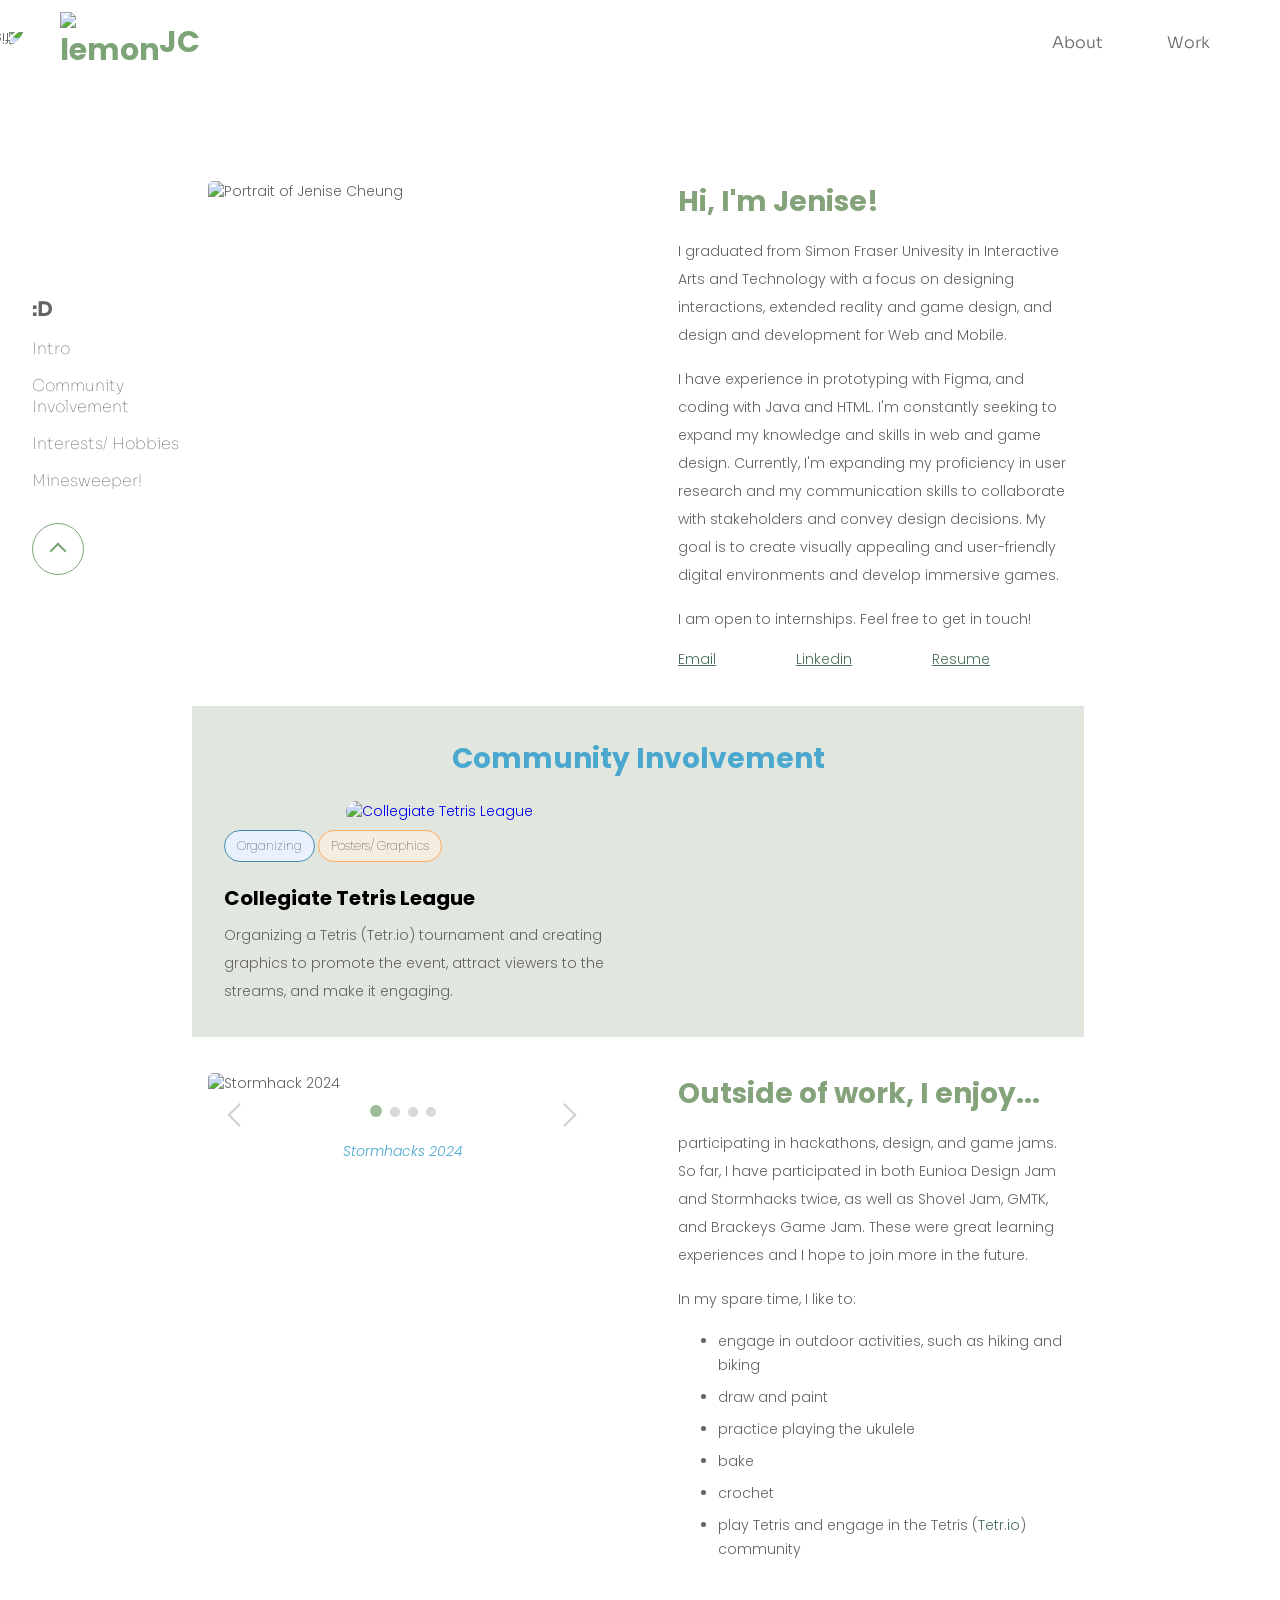
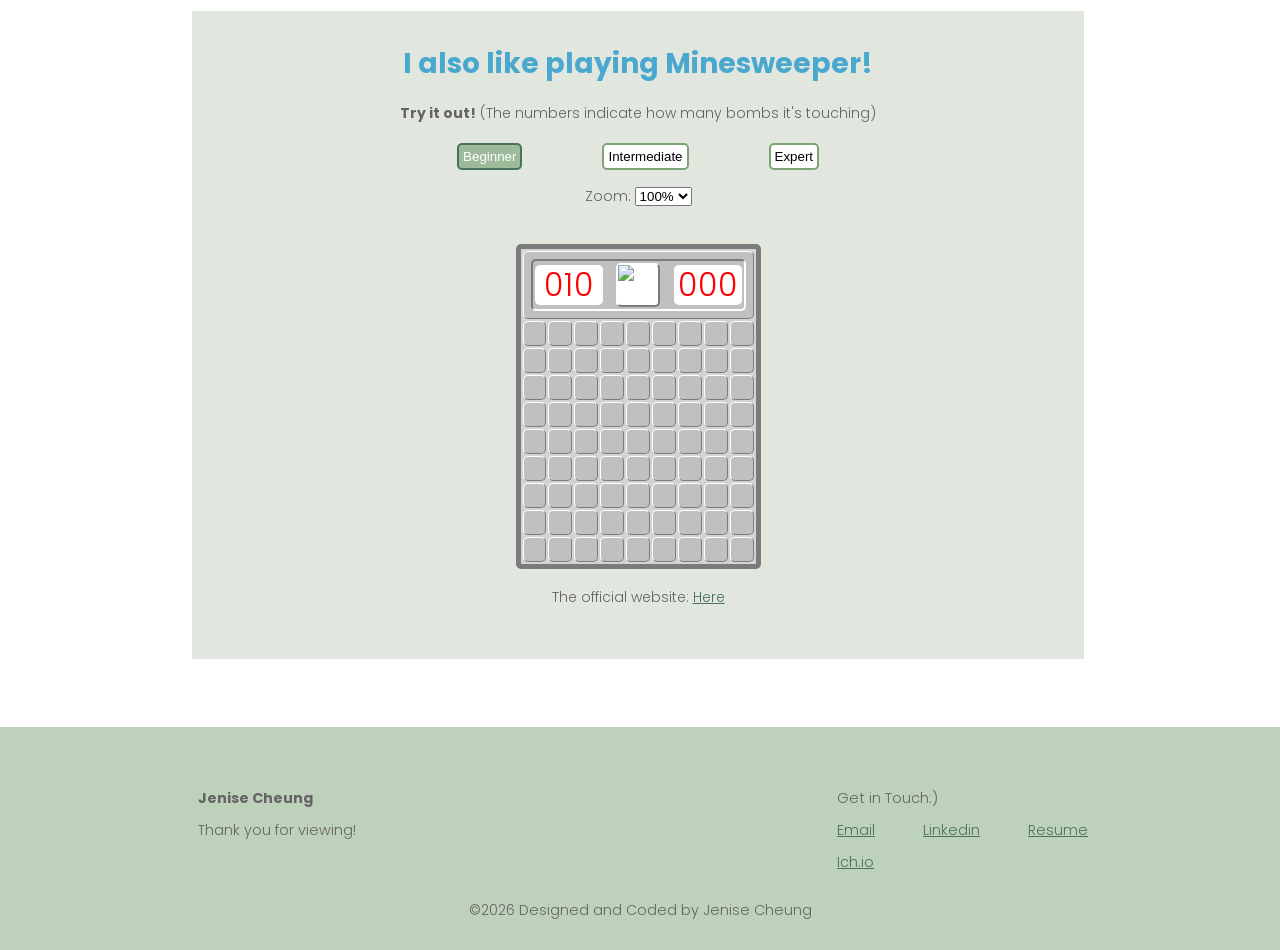
==== about.html @ 49c71639 "Uploaded html, css and js files" ====
<!DOCTYPE html>
<html lang="en">

<head>

  <meta charset="utf-8">
  <meta name="viewport" content="width=device-width, initial-scale=1.0">
  <meta name="robots" content="noindex">
  <title>Jenise Cheung - About</title>
  <link rel="icon" href="images/lemon.png">

  <link href="css/main.css" rel="stylesheet">
  <link href="css/colours.css" rel="stylesheet">
  <link rel="stylesheet" href="css/minesweeper.css">
  <script src="https://code.jquery.com/jquery-3.6.0.min.js"></script>
  <link href="https://fonts.googleapis.com/css2?family=Poppins:wght@300;400;600&family=Questrial&family=Sora:wght@300;400&display=swap" rel="stylesheet">

</head>

<body>
  <header>
    <div class="topbanner">
      <div class="logo">
        <a href="home.html">
          <img src="images/lemon.png" alt="lemon">
          JC
        </a>
      </div>
      <div class="nav_options">
        <ul>
          <li><a href="about.html" class="button-nav">About</a></li>
          <li><a href="home.html#uxui" class="button-nav">Work</a></li>
        </ul>
      </div>
    </div>
  </header>
  <img id="cursor-border" src="images/fish.png" alt="fish">

  <!--Top Navigation-->
  <div class="menu-wrap">
    <input type="checkbox" class="toggler" id="toggle">
    <div class="menu">
      <ul>
        <li><a href="about.html" class="button-nav">About</a></li>
        <li><a href="home.html#uxui" class="button-nav">Work</a></li>
      </ul>
    </div>
  </div>
    
  <div class="hamburger">
    <nav class="navbar">
      <div class="container-fluid">
        <button class="navbar-toggler first-button animated-icon1" type="button" data-mdb-toggle="collapse"
          data-mdb-target="#toggle" aria-controls="navbarToggleExternalContent9"
          aria-expanded="false" aria-label="Toggle navigation">
          <span></span><span></span><span></span>
        </button>
      </div>
    </nav>
    <div class="collapse" id="navbarToggleExternalContent9"> </div>
  </div>
  <!--End of Top Navigation-->



  <div class="index">
    <div class="index-box">
      <!--Bottom Navigation-->
      <div class="index-order">
        <div class="index-left">
          <h2>:D</h2>
          <a href="#intro" class ="nav-colour">Intro</a>
          <a href="#community" class ="nav-colour">Community Involvement</a>
          <a href="#interests" class ="nav-colour">Interests/ Hobbies</a>
          <a href="#minesweeper" class ="nav-colour">Minesweeper!</a>
        </div>
        <!--Back to top navigation-->
        <div class="top-button"></div>
        <!--End of back to top navigation-->
      </div>

      <div class="mobile-bottom-nav">
        <input type="checkbox">

        <div class="arrow">
          <nav class="navbar">
              <button class="navbar-toggler first-button animated-icon2" type="button"></button>
          </nav>
        </div>
 
        <div class="bottom-menu">
          <div class="mobile-bottom-nav__item">
            <a href="#intro" class="mobile-bottom-nav__item-content">Intro</a>		
          </div>

          <div class="mobile-bottom-nav__item">
            <a href="#community" class="mobile-bottom-nav__item-content">Community Involvement</a>		
          </div>

          <div class="mobile-bottom-nav__item">
            <a href="#interests" class="mobile-bottom-nav__item-content">Interests/ Hobbies</a>		
          </div>

          <div class="mobile-bottom-nav__item">
            <a href="#minesweeper" class="mobile-bottom-nav__item-content">Minesweeper!</a>		
          </div>

          <div class="mobile-bottom-nav__item">
          </div>
        </div>
      </div>
    </div>

   <div class="citations-right">
      <div class="right-side">
        <div class="sections"> </div>

        <div class="sections categories"  id="intro"> 
          <div class ="gap columns-2">
            <div class="sited_img">
              <img src="images/AboutMe/group.jpg"  alt="Portrait of Jenise Cheung"  class="linked-img noHover">
            </div>
            
            <div class="side">
              <h2 class="process colour"><b>Hi, I'm Jenise!</b></h2>
              <p>
                I graduated from Simon Fraser Univesity in Interactive Arts and Technology with a focus on designing interactions, extended reality and game design, and design and development for Web and Mobile.
              </p>
              <p>
                I have experience in prototyping with Figma, and coding with Java and HTML. I'm constantly seeking to expand my knowledge and skills in web and game design. Currently, I'm expanding my proficiency in user research and my communication skills to collaborate with stakeholders and convey design decisions. My goal is to create visually appealing and user-friendly digital environments and develop immersive games.
              </p>
              <p>I am open to internships. Feel free to get in touch!</p>
              <div class="contact-2">
                <a class="about" href="mailto:Jenise_c@hotmail.com">Email</a>
                <a class="about" target="_blank" href="https://www.linkedin.com/in/jenise-cheung-0a1588214/">Linkedin</a>
                <a class="about" target="_blank" href="https://www.figma.com/proto/ehGcPxeyEmJugYj4n8U25j/Resume?node-id=1-2&viewport=217%2C80%2C0.71&t=53zhXlpcugvblkeM-1&scaling=min-zoom&content-scaling=fixed&page-id=0%3A1.html">Resume</a>
              </div>
            </div>
          </div>
        </div>

        <!--Community Involvement-->
        <div class="sections middle background categories" id="community"> 
          <h2 class="colour2"><b>Community Involvement</b></h2>
          <br>

          <div class = "content">
            <div class="project-img">
              <a href="ctl.html">
                <div class = "overlay-container">
                  <img src="images/CTL/CTL.png"  alt="Collegiate Tetris League" class="linked-img">
                  <div class="overlay-text">Oct. 2025 - Present</div>
                </div>
              </a>
            </div>
            <div class="text">
              <div class="tags">
                  <span class="tag blue">Organizing</span>
                  <span class="tag orange">Posters/ Graphics</span>
              </div>
              <h1>Collegiate Tetris League</h1>
              <p class="description">Organizing a Tetris (Tetr.io) tournament and creating graphics to promote the event, attract viewers to the streams, and make it engaging.</p>
            </div>
          </div>

        </div>

        <div class="sections categories" id="interests"> 
          <div class ="gap columns-2">
            <div class="carousel">
              <div class="carousel-container">
                <div class="sited_img fitted pointer">
                  <div class="carousel-imgs">
                    <img src="images/AboutMe/stormhacks.jpg" class="carousel-img visible" alt="Stormhack 2024">
                    <img src="images/AboutMe/stormhacks2024.jpg" class="carousel-img hidden" alt="Stormhacks 2024">
                    <img src="images/AboutMe/eunoia.jpg" class="carousel-img hidden" alt="Eunioa 2024">
                    <img src="images/AboutMe/tetris.jpg" class="carousel-img hidden" alt="Tetris tournament">
                  </div>
                </div>
                <a class="prev click"></a>
                <a class="go click"></a>
                <div class="slide-numbers">
                  <span class="dot live"></span>
                  <span class="dot"></span>
                  <span class="dot"></span>
                  <span class="dot"></span>
                </div>
                <div class="carousel-captions colour2">
                  <p class="carousel-caption visible">Stormhacks 2024</p>
                  <p class="carousel-caption hidden">Stormhacks 2024</p>
                  <p class="carousel-caption hidden">Eunoia 2024</p>
                  <p class="carousel-caption hidden">Attending a Tetris tournament (UBC Cascadia Cup)</p>
                </div>
              </div>
            </div>
  
            <div class="side">
              <h2 class="process colour"><b>Outside of work, I enjoy...</b></h2>
              <p>
                participating in hackathons, design, and game jams.
                <br>
                So far, I have participated in both Eunioa Design Jam and Stormhacks twice, as well as Shovel Jam, GMTK, and Brackeys Game Jam. These were great learning experiences and I hope to join more in the future.
              </p>
              <p>In my spare time, I like to:</p>
              <ul>
                  <li>engage in outdoor activities, such as hiking and biking</li>
                  <li>draw and paint</li>
                  <li>practice playing the ukulele</li>
                  <li>bake</li>
                  <li>crochet</li>
                  <li>play Tetris and engage in the Tetris (<a href="https://tetr.io/" target="_blank" class="about">Tetr.io</a>) community</li>
              </ul>
            </div>
          </div>
        </div>

        <div class="sections background middle categories" id="minesweeper">
          <h2 class="colour2"><b>I also like playing Minesweeper!</b></h2>
          <p>
            <b>Try it out!</b> (The numbers indicate how many bombs it's touching)
          </p>

          <div id="modes">
            <div id="size-btns">
              <button class="level_button selected" id="size-9">Beginner</button>
              <button class="level_button" id="size-16">Intermediate</button>
              <button class="level_button" id="size-30">Expert</button>
            </div>
          </div>
          
          <div id="zoom"> 
            <label for="zoom-select">Zoom:</label>
            <select id="zoom-select">
              <option value="0.75">75%</option>
              <option value="1" selected>100%</option>
              <option value="1.25">125%</option>
              <option value="1.5">150%</option>
            </select>
          </div>
          <div class="flex-container">
              <div class="game-board" id="game">
                <br>
                <table id="board"></table>
              </div>
          </div>

          <p>The official website: <a href="https://minesweeper.online/" target="_blank" class="about">Here</a></p>
        </div>

        <div class="sections"></div>
      </div>
    </div>
  </div>

  <!--Footer-->  
  <footer class="site-footer">
    <div class="flex">
      <div class="align">
        <div class="footer-info">
          <p class="footer-name">Jenise Cheung</p>
          <p>Thank you for viewing!</p>
        </div>
        <div class="style">
          <p>Get in Touch:&#41;</p>
          <div class="contact">
            <a href="mailto:Jenise_c@hotmail.com">Email</a>
            <a target="_blank" href="https://www.linkedin.com/in/jenise-cheung-0a1588214/">Linkedin</a>
            <a target="_blank" href="https://www.figma.com/proto/ehGcPxeyEmJugYj4n8U25j/Resume?node-id=1-2&viewport=217%2C80%2C0.71&t=53zhXlpcugvblkeM-1&scaling=min-zoom&content-scaling=fixed&page-id=0%3A1">Resume</a>
          </div>
          <div class="contact">
            <a target="_blank" href="https://mangoulemon.itch.io/">Ich.io</a>
          </div>
        </div>
      </div>
      <p id="copyright">©2026 Designed and Coded by Jenise Cheung</p>
    </div>
  </footer>
  <!--End of Footer-->  

  <!-- Modal -->
  <div id="myModal" class="modal">
    <span class="close"></span>
    <div id="image-zoom">
      <button>⟳</button>
    </div>
    <div class="modal-container">
      <img class="modal-content" id="img01" src="images/AdventureAwaits/original.png" alt="slide images">
      <div id="caption"></div>
    </div>
    <a class="prev click"></a>
    <a class="go click"></a>
  </div>

  <script src="js/main.js"></script>
  <script src="js/minesweeper.js"></script>
</body>
---- css/main.css ----
body {
  font-family: "Poppins", sans-serif;
  font-size: 0.875rem;
  font-weight: 300; /* Light */
  overflow-x: hidden;
  margin: 0;
  padding: 0;
  background-color: #FFFFFF;
  color: #656363;
}

.inline{
    display: flex;
  align-items: center;
  gap: 12px;
  flex-wrap: wrap;
}

#cursor {
  position: fixed;
  top: -5px;
  left: -5px;
  width: 10px;
  height: 10px;
  background-color: #ffad1e;
  border-radius: 50%;
  pointer-events: none;
  z-index: 999;
}

#cursor-border {
  --size: 50px;
  position: fixed;
  top: calc(var(--size) / -20);
  left: calc(var(--size) / -2);
  width: var(--size);
  height: var(--size);
  border-radius: 50%;
  pointer-events: none;
  transition: top 0.15s ease-out, left 0.15s ease-out, width 0.15s ease-out,
    height 0.15s ease-out, background-color 0.15s ease-out;
  z-index: 999;
  pointer-events: none;
}

/*
#cursor-border {
  position: fixed;
  top: 0;
  left: 0;
  width: 40px; // adjust size 
  height: 40px;
  pointer-events: none;
  transform: translate(-50%, -50%);
  will-change: transform;
}
*/

.middle{
  text-align: center;
}

h1 {
  font-family: "Poppins", sans-serif;
  font-weight: bold; /* Semi-bold */
  font-size: 1.25rem;
}

h2{
  font-family: "Questrial", sans-serif;
  font-weight: normal; /* Light */
  font-size: 2rem;
  margin: 0rem;
}

h3 {
  font-family: "Poppins", sans-serif;
  font-weight: lighter; /* Light */
  font-size: 0.75rem;
}

.tags{
  font-family: "Poppins", sans-serif;
  font-weight: lighter; /* Light */
  font-size: 0.75rem;
}

p {
  margin-bottom: 1rem;
}

.quote{
  font-size: 1.5rem;
  font-weight: bold; 
  padding: 2rem 1.8rem;
}


.exclaimer{
  color:rgb(204, 72, 72);
  font-size: 1.5rem;
  font-weight: bold; 
}

summary{
  cursor: pointer;
}

/* Overlay --------------- */
.menu-wrap{
  display: none;
}

.menu ul{
  list-style-type: none;
  font-size: 1.25rem;
}

/* End of Overlay --------------- */
/* Nav --------------- */
nav a:hover, nav a:focus {
  text-decoration: none;
}

.arrow button{
  display: none;
}

.topbanner {
  list-style-type: none;
  margin-right: 3%;
  overflow: hidden;
  display: flex;
  justify-content: space-between;
  background-color: #FFFFFF;
}

.topbanner .logo{
  display: flex;
  flex: 1;
  align-items: center;
  margin-left: 2em;
  text-align: center;
  font-size: 30px;
  max-width: 70px;
}

.topbanner .logo a{
  display: flex;
  text-decoration: none;
  font-weight: bold;
  align-items: center;
  color:#7CA477;
}

.logo img{
  max-width: 70%;
  height: auto;
  display: inline-block;
  transition: transform 0.3s ease-out;
}

.logo a:hover{
  transform: scale(1.05);
  transition: transform 0.3s ease-out;
}

.topbanner ul {
  font-family: "Sora", sans-serif;
  font-weight: 300;
  font-size: 1rem;
  display: flex;
  justify-content: space-evenly;
  list-style-type: none;
  margin: 0;
  padding: 0;
  overflow: hidden;
}

li a {
  display: block;
  padding: 2rem;
  text-align: center;
  text-decoration: none;
  transition-property: background-color; 
  transition-duration: 0.5s;
}

.legend {
  display: inline-block;
  text-decoration: none;
  transition-property: background-color; 
  transition-duration: 0.5s;
  padding:.5rem 0 .5rem 0;
}

/*
li a:hover:not(.active) {
  color: #7CA477;
}
*/

/* Hamburger --------------- */

.hamburger{
  display:none;
}

.mobile-bottom-nav{
  display:none;
}

/* End of Hamburger --------------- */

 /*Back to top Button*/

 .top-button {
  margin-left: 1rem;
  margin-top: 1rem;
  display: inline-block;
  border: 1px solid #7CA477;
  backdrop-filter: blur(0.1rem);
  width: 50px;
  height: 50px;
  text-align: center;
  border-radius: 50%;
  transition: background-color .3s, 
    opacity .5s, visibility .5s;
    opacity: 0;
  visibility: hidden;
}


 .home .top-button {
  display: inline-block;
  border: 1px solid #7CA477;
  backdrop-filter: blur(0.1rem);
  width: 50px;
  height: 50px;
  text-align: center;
  border-radius: 50%;
  position: fixed;
  left:1rem;
  bottom: 11rem;
  transition: background-color .3s, 
    opacity .5s, visibility .5s;
    opacity: 0;
  visibility: hidden;
  z-index: 4;
}



.top-button::after {
  content: "";
  position: fixed;
  transform: translate(-50%, 175%) rotate(-45deg); 
  width: 10px;
  height: 10px;
  border-top: 2px solid #7CA477; 
  border-right: 2px solid #7CA477;
}

.top-button:hover {
  cursor: pointer;
  background-color: #9DBB99;
}

.top-button:hover::after {
  border-top: 2px solid #FFFFFF;
  border-right: 2px solid #FFFFFF;
}

.top-button:active {
  background-color: #7CA477;

}
.top-button.show {
  opacity: 1;
  visibility: visible;
}

/*End of Back to top Button--------------- */
/* End of Nav --------------- */

/*Progress Bar ---------------
*/
.progress-container {
	position: fixed;
	top: 20%;
	left: -15px;
	width: 3px;
	height: 71%;
	background: #7CA477;
	border-radius: 2px;
	margin: auto;
}

.progress-bar {
	width: 3px;
	background: #ffffff;
	border-radius: 2px;
}

.progress-bar:before {
	height: 1%;
}

/*End of Progress Bar --------------- */

/* Footer --------------- */
.site-footer {
  position:relative;
  background-color:#BED2BB;
  padding: 3rem 0.5rem 1rem;
  font-size: 0.9rem;
  line-height: 1rem;
  z-index:1;
}

.flex{
  margin-left: 15%;
  margin-right: 15%;
}

.style{
  position:absolute;
  right: 15%;
}

.style a{
  color: #49725A;
}

.style a:hover{
  color: #9DBB99;
}

.contact{
  display: flex;
  align-items: center;
  justify-content: space-between;
  width: 100%;   
  gap: 3rem;
  margin-bottom: 1rem;
}

.contact-2{
  display: flex;
  width: 100%;   
  gap: 5rem;
}

.about{
  color: #49725A;
}

.about:hover{
  color: #9DBB99;
}

.site-footer .align{
  display:flex;
  flex-direction: row;
}

.site-footer .footer-name{
  font-style: normal;
  font-weight: bold;
}

#copyright{
  margin-top: 3rem;
  text-align: center;
}


/* End of Footer --------------- */

code {
  background-color: #e9edc9;
  padding: 0.5rem;
  display: block;
  width:100%;
}

/* Layout --------------- */

.index-box {
  margin-left: 1rem;
  display: flex;
  flex-direction: column;
}

.index {
  width:100%;
}

.index .title{
  text-align: center;
  margin-bottom: 3rem;
  padding:0;
}

.index-left h2 {
  font-family: "Sora", sans-serif;
  font-size: 1.25rem;
  font-weight:bold;
  margin-bottom: 1rem;
}

.index p{
  overflow-wrap: break-word;
}

.index-left{
  font-family: "Sora", sans-serif;
  font-weight: lighter; /* Light */
  font-size: 1rem;
  margin-left: 1rem;
  width: 100%;
  display: flex;
  flex-direction: column;
} 

.index-left a {
  margin-bottom: 1rem;
  overflow: hidden;
  text-decoration: none;
  color: #656363;
  width: 90%; 
}

.home .index-left {
  position: fixed;       /* stick this whole column to the page */
  top: 37%;              /* vertically center the outline + button */
  left: 1rem;            /* horizontal position */
  display: flex;
  width: 15%; 
  flex-direction: column; /* stack children vertically */
  justify-items: center;
  z-index: 999;
}


.index-order {
  position: fixed;       /* stick this whole column to the page */
  top: 33%;              /* vertically center the outline + button */
  left: 1rem;            /* horizontal position */
  display: flex;
  width: 15%; 
  flex-direction: column; /* stack children vertically */
  justify-items: center;
  z-index: 999;
}

.citations-right{
  margin-left: 15%;
}

.right-side{
  width:82%;
}

.citations-right .border {
  margin-left: auto;
  margin-right: auto;
}

/* End of Layout --------------- */

/*Index Page*/
.normal{
  margin:0;
  margin-left: -1rem;
}

.rendered{
  margin-bottom: 1rem;
}

.index-content{
  text-align: left;
  border:1px solid #d4a373;
  margin-top:-2.5rem;
  max-width: 75%;
  display: grid;
  grid-template-columns: 1fr 1.5fr;
  margin-left: auto;
  margin-right: auto;
  padding-top:3rem;
  padding-left:2rem;
  padding-right:2rem;
}

.index-combined{
  text-align: left;
  border:1px solid #d4a373;
  margin-top:-2.5rem;
  max-width: 75%;
  display: grid;
  grid-template-columns: 1fr;
  margin-left: auto;
  margin-right: auto;
  padding-top:3rem;
  padding-left:2rem;
  padding-right:2rem;
}

.index-combined .line{
  margin-left: auto;
  margin-right: auto;
  overflow-x:hidden;
}

.index-description{
  text-align: left;
  max-width: 90%;
  margin-top:1.25rem;
  z-index: 1;
}

.index-description .enter{
  margin-top: 0rem;
  margin-bottom: 1rem;
  z-index: 1;
}

.font{
  max-width: 75%;
  margin-left: auto;
  margin-right: auto;
}

.font p{
  text-align: center;
  font-weight:100;
  font-size: medium;
  font-style: normal;
  margin-bottom: 1rem;
  margin-right: 5rem;
}
/*End of Index Page*/

/* Colour Palette --------------- */
.colour-box {
  width: 10vw; /* or any other relative unit */
  height: 10vw;
  border-radius: 50%;
}

.image-container {
  display: flex;
  min-height: auto;
  justify-content: space-evenly;
}

.column{
  max-width:11vw;
  display: flex;
  flex-direction: column;
  overflow: hidden;
  border-radius: 4px;
}

.column p{
  max-width: 100%;
  margin-left:0;
  text-align: center;
}

#black{
  background-color: #000000 ;
}

#brown{
  background-color: #d4a373 ;
}

#yellow_green{
  background-color: #A7C957 ;
}

#grass{
  background-color: #50A85E ;
}

#moss{
  background-color: #E9EDC9 ;
}

#cream{
  border: 1px solid black;
  background-color: #FFFAF0 ;
}
/* End of Colour Palette --------------- */

/* Separation --------------- */
.line{
  height: 1px;
  width:100%;
  overflow-x:hidden;
}

.border {
  width: 15rem;
  height: 0.15rem;
  background: #a7c957;
  margin-top: -0.5rem;
  margin-bottom: 2rem;
}
/* End of Separation --------------- */

/* Interactive Items --------------- */
.in-text-link {
  text-decoration:underline;
}

.button-nav{
  background-color: none;
  color: #656363;
  text-decoration: none;
}

.button-nav:hover{
  color:#50A85E;
}

.button-nav:active {
  color: #50a85e;
}

.enter{
  background-color: #a7c957;
  margin-top: 3rem;
  padding: 10px 20px; 
  color:#000000;
  text-decoration: none;
  border: none;
}

.index-description .enter:hover{
  cursor:pointer;
}

.enter:hover{
  background-color:#d4a373;
  cursor:pointer;
}

form {
  border-radius: 10px;
  overflow: hidden;
  width: 20rem;
}

input[type=text]{
  margin-top:0.5rem;
  padding: 1rem;
  border: 1px solid #ccc;
  border-radius: 0.75rem;
  width: 90%;
}

input[type=text]:hover{
  border: 2px solid #50A85E;
}

input[type="radio"] {
  appearance: none;
  width: 1rem;
  height: 1rem;
  border-radius: 50%;
  border: 2px solid gray;
}

input[type="radio"]:checked {
  background-color: #50A85E;
}

.overlay-container {
  position: relative;
  display: inline-block;
  transition: all 0.3s ease;
  border-radius: 10px;
}

.overlay-container::after {
  content: "";
  position: absolute;
  top: 0;
  left: 0;
  width: 100%;
  height: 98%;
  background-color: rgba(0, 0, 0, 0.3);
  transition: all 0.3s ease;
  opacity: 0;
  border-radius: 10px;
  z-index: 1;
}

.project-row .overlay-container::after {
  height: 97%;
}

.overlay-container .linked-img {
  border-radius: 10px;
}

.linked-img {
  width:100%;
  transition: all 0.3s ease;
  cursor: pointer;
}

.process-img{
  width:100%;
  aspect-ratio: 4/3;
  object-fit: cover;
}

.process-img:hover{
  cursor: pointer;
}

.extra:hover{
  cursor: pointer;
}

.overlay-container:hover .linked-img {
  transform: scale(1.05);
}


.overlay-container:hover::after {
  opacity: 1;
  transform: scale(1.05);
  border-radius: 10px;
}
/*

.overlay-container:hover {
  transform: scale(1.05);
  background-color: rgba(0, 0, 0, 0.3);
}
*/

.overlay-text {
  position: absolute;
  top: 50%;
  left: 50%;
  transform: translate(-50%, -50%);
  color: #FFFFFF;
  font-size: 18px;
  opacity: 0;
  transition: opacity 0.3s ease;
  pointer-events: none;
  z-index: 2;
  white-space: nowrap;
}

.overlay-container:hover .overlay-text {
  opacity: 1;
}


/* End of Interactive Items --------------- */

/* Home Layout --------------- */
.content-row {
  /*scrollbar-width: none;  Firefox */
  /*-ms-overflow-style: none; IE/Edge */
  margin-left: -1rem;
  display: flex;
  overflow-x: auto;
  gap: 2rem;
  padding-top: 2rem;
  scroll-snap-type: x mandatory;
  margin-bottom: 10rem;
  padding-bottom: 3rem;
}


.content-row::-webkit-scrollbar
{
  height: 0.5rem;
  background-color: #ffffff;
}

.content-row::-webkit-scrollbar-thumb
{
  border-radius: 5px;
  background-color: #b5c3b774;
  cursor: pointer;
}

.content-row::-webkit-scrollbar-thumb:hover {
  background-color: #8d988f74;
}

.text h1{
  color:black;
  margin-bottom: 0.5rem;
}

.text p{
  margin: 0rem;
  padding:0rem;
}

.text .tag{
  color:black;
}

.text .tags{
  margin-top: 0.5rem;
}

#community .content{
  width:50%;
  text-align: start;
  
  justify-self: center;
}

.content {
  flex: 0 0 25rem;
  scroll-snap-align: start;
  position: relative;
  display: flex;
  flex-direction: column;
  align-items: center;
  margin-bottom: 0rem;
  padding-left:1rem;
}

.intro h1{
  padding:0;
  margin-top: 0;
  margin-bottom: 0;
  font-size:3rem;
  font-weight: lighter;
}

.name-green {
  font-size:4rem;
  font-weight: bold;
  color: #7CA477; 
}

.tag {
  display: inline-block;
  padding: 6px 12px;
  border-radius: 20px;
  margin-bottom: .5rem;
}

.introduction{
  margin-top: 0rem;
  display: grid;
  grid-template-columns: repeat(2, 1fr);
  margin-right: 2rem;
  justify-content: center;
}

.introduction .project-img{
  margin-left: auto;
  margin-right: auto;
}

.me{
  max-width:90%;
  height:auto;
  margin-left: auto;
  margin-right: auto;
}

/* End of Home Layout --------------- */

/*About Page*/

.about-content{
  margin:auto;
  display:flex;
  flex: 1;
  margin-top:3rem;
  margin-bottom: 2rem;
  margin-left:15%;
  margin-right: 15%;
}

.me-img{

  aspect-ratio: 4 / 5;
  overflow: hidden;
}

.me-img img{
  width: 100%;
  height: 100%;
  object-fit: cover; 
  object-position: top; 
  transform: scale(0.75); 
}

.right{
  margin-left: 1rem;
  width: 100%;
  margin-top: 30%;
  margin-right: 0rem;
}

.right2{
  margin-left: 1rem;
  width: 100%;
  margin-top: auto;
  margin-bottom: auto;
  margin-right: 0rem;
}


/*End of About Page*/


/* Project Pages --------------- */
.starting-intro{
  justify-content: center;
}

.image-intro{
  width:100%;
}

.sections{
  padding-top: 2rem;
  padding-bottom: 2rem;
  padding-left: 1rem;
  padding-right: 1rem;
}

.division{
  display: flex;
  position: relative;
}

.division .side::before {
  content: "";
  position: absolute;
  top: -20rem;
  bottom: -2rem;
  left: -2.65rem;
  width: 1px;
  z-index: -1;
}

.division .side h3{
  font-family: "Poppins", sans-serif;
  font-weight: lighter; /* Light */
  font-size: 0.9rem;
  margin:0;
  position: relative;
}

.division .side h3::before {
  content: "";
  position: absolute;
  left: -3rem;
  top: 50%;
  transform: translateY(-50%);
  border-radius: 50%;
  width: 0.75rem;
  height: 0.75rem;
}

.division .side p{
  max-width: 20rem;
  font-size: 0.80rem;
}

.division .side {
  transform: translateX(5rem); 
  display: flex;
  flex-direction: column;
  justify-content: space-evenly;
  height: 100%;
  position: relative;
}

.part{
  padding-top: 2rem;
  padding-bottom: 2rem;
}

.intro-section{
  padding:0;
  display: flex;
  flex-wrap: wrap;  
  width: 90%;
  margin-left: auto;
  margin-right: auto;
  justify-content: space-between; 
  margin-bottom: 3rem;
  margin-top: 2rem;
}

.sections p{
  line-height: 1.75rem;
}

.columns-2{
  position: relative; 
  display: flex;
  gap:3rem;
}

.half{
  width:50%;
}

.categories{
  margin-bottom:0.25rem;
}


details{
  padding:0rem;
  margin: 0rem;
}

details[open] {
  padding: 0rem;
  margin: 0rem;
}

.inline details{
  padding-bottom:1rem;
  margin-top: -1.5rem;
}

.inline details[open] {
  padding-bottom: 0rem;
  margin-top: -1.5rem;
}

.verti-center {
  display: flex;
  flex-direction: column;
  justify-content: center; /* vertical center */
  align-items: center;     /* horizontal center */
}

.game{
  transform: scale(1.1);
}

.hori-center{
  text-align: center;
}

.gap{
  gap:5rem;
}

.gap img{
  border-radius: 5px;
}

.columns-2 > * {
  flex: 1;
}

.columns-3{
  display: flex;
  gap:1rem;
}


#reflection .columns-3 h3{
 width:30%;
}

.columns-3 h3{
  margin:0;
}

.columns-3 p{
  flex: 2;
  margin-top:0;
}

.columns-3 .side{
  flex: 2;
}

.move{
  transform: translateY(30%);
}

.row{
  display: flex;
  flex-direction: column;
  /*align-items: center; */
  gap:1rem;
}

.row p{
  font-size: 0.8rem;
}

.row h3{
  margin-top: .25rem;
  margin-bottom: 1rem;
  font-family: "Poppins", sans-serif;
  font-weight: lighter; /* Light */
  font-size: 0.9rem;
  margin:0;
  text-align: center;
}

/*
.row img{
  aspect-ratio: 4 / 3;
  object-fit: cover;
}
*/

.side h2{
  width:100%;
}

.group{
  text-align: center;
}

.group h2{
  font-family: "Poppins", sans-serif;
  font-weight: bold;
  font-size: 1.125rem;
  padding: 0;
  margin-bottom: 1rem;
}

.project-description-2{
  text-align: center;
  display: grid;
  grid-auto-flow: column;   
  grid-template-rows: repeat(2, auto); 
  gap: 1rem;                   
  height: fit-content;  
}

.project-description-3s{
  text-align: center;
  display: grid;
  grid-auto-flow: column;   
  grid-template-rows: repeat(3, auto); 
  gap: 1rem;                   
  height: fit-content;  
}

.project-description-3{
  text-align: center;
  display: grid;
  grid-auto-flow: column;   
  grid-template-rows: repeat(3, auto); 
  gap: 1rem;                   
  height: fit-content;  
}

.project-description-4{
  text-align: center;
  display: grid;
  grid-auto-flow: column;       
  grid-template-rows: repeat(4, auto);
  gap: 1rem;              
  height: fit-content;    
}

.project-description-6{
  text-align: center;
  display: grid;
  grid-auto-flow: column;       
  grid-template-rows: repeat(4, auto);
  gap: 1rem;              
  height: fit-content;    
}

.project-explanation p{
  margin-top: 0rem;
}

.project-explanation h2{
  font-family: "Poppins", sans-serif;
  font-weight:bold;
  font-size: 1.875rem;
  margin-bottom: 1rem;
}

.process{
  width:50%;
}

.mini{
  font-size: 0.9rem;
  margin-bottom: 0rem;
}

.mini2{
  font-size: 0.9rem;
  margin-bottom: 0rem;
}

/*Sited Image */

.sited_img p{
  margin-left:auto;
  margin-right:auto;
  font-weight: light;
  font-style: italic;
  text-align: center;
  margin-top:.5rem;
}

.sited_img {
  position: relative;
  z-index: 1;
}

.gif{
  display: flex;
  width:90%;
  border-radius: 1.25rem;
  justify-self: center;
}

.big{
  margin-right: 5rem;
}

.big img{
  width: 120%;
}

.border_img {
  position: relative;
  display: flex;
  justify-content: center;
  padding-left:.7rem;
  padding-right:.7rem;
  padding-bottom:.7rem;
  padding-top:.7rem;
  border-radius: 5px;
  background-color: #FFFFFF;
  transition: all 0.3s ease; 
}

.border_img img{
  width: 95%;
  margin-left: auto;
  margin-right: auto;
  border-radius: 5px;
}

.fitted .border_img{
  overflow: hidden;
  height: 300px;
  display: flex;
  justify-content: center;
  align-items: center;
}

.fitted .border_img .carousel-imgs{
  overflow: hidden;
  height: 300px;
  display: flex;
  justify-content: center;
  align-items: center;
}

.fitted .border_img .carousel-img {
  width: 100%;
  height: 100%;
  object-fit: contain;
}

.fitted img {
  width: 100%;
  height: 100%;
  object-fit: contain;

}

.spacing{
  display: flex;
  flex-direction: column;
  gap:1.5rem;
}

.spacing img{
  width: 100%;
  max-height: 300px;
  object-fit:contain;
}

/* bigger */
.border_img:hover {
  transform: scale(1.03);
  cursor: pointer;
}

.border_img::after {
  content: "";
  position: absolute;
  top: 0;
  left: 0;
  width: 100%;
  height: 100%;
  background-color: rgba(255, 255, 255, 0.250);
  transition: all 0.3s ease;
  opacity: 0;
  pointer-events: none;
}

.border_img:hover::after {
  opacity: 1;
}

.sited_img iframe {
  border-radius: 5px;
  margin-left: auto;
  margin-right: auto;
  background-color:#000000;
  width: 100%;
  height: 100%;
  border: 0;
}

iframe{
  border: 0;
}

.border_video {
  aspect-ratio: 16 / 9;
  position: relative;
  display: block;  
  width: 95%;
  padding: 0.7rem 1rem;
  border-radius: 5px;
  background-color: #FFFFFF;
  transition: all 0.3s ease; 
}

/* bigger*/
.border_video:hover {
  transform: scale(1.03);
  cursor:pointer;
}

.side li a {
  margin: 0;
  padding:0;
  display: inline;
}

.side li{
  margin-bottom: .5rem;
  line-height:1.5rem;
}

.side ul p{
  margin-left:-1rem;
}

.side ul {
  margin-top: .25rem;
  line-height:1.5rem;
}

/*End of stuff*/

/* Modal Styling */
.modal {
  display: none;
  position: fixed;
  top:0;
  left:0;
  width: 100%;
  height:100%;
  background: rgba(0,0,0,0.8);
  z-index:1000;
}

.modal-container{
  display: flex; 
  flex-direction: column;
  justify-content: center;
  align-items: center;
  height: 100vh;
  gap:1rem;
}

.modal-content {
  width:auto;
  max-width: 80vw;
  max-height: 80vh; 
  object-fit: contain;
  cursor: grab;
}

#caption {
  display: block;
  width: 80%;
  max-width: 60%;
  text-align: center;
  color: #ccc;
}

/*Animation*/
.modal-content, #caption {  
  transform-origin: center;
  -webkit-animation-name: zoom;
  -webkit-animation-duration: 0.6s;
  animation-name: zoom;
  animation-duration: 0.6s;
}

@-webkit-keyframes zoom {
  from {transform:scale(0.1)} 
  to {transform:scale(1)}
}

@keyframes zoom {
  from {transform:scale(0.1)} 
  to {transform:scale(1)}
}


/* Arrows */
.modal .prev{
  top: 48%;
  left:10%;
}


.modal .go{
  top: 48%;
  right:10%;
}


/* The Close Button
Design: https://codepen.io/ndeniche/pen/rNPjmg
*/

.close {
  position: absolute;
  top: 50px;
  right: 25px;
  width: 30px;  
  height: 20px;
  cursor: pointer;
  z-index: 1000;
}

.close::before,
.close::after {
  content: '';
  position: absolute;
  width: 100%;
  height: 2px;
  background: #f1f1f1;
  border-radius: 9px;
}


.close::before {
  transform: rotate(45deg);
}

.close::after {
  transform: rotate(-45deg);
}

.close:hover::before{
    transition: 0.3s;
    background: #7CA477;
}

.close:hover::after{
    transition: 0.3s;
    background: #7CA477;
}


#image-zoom {
  position: absolute;
  top: 90px;
  right: 15px;
  display: flex;
  flex-direction: column;
  z-index: 2;
}
#image-zoom button {
  border-radius: 50%;
  width: 50px; height: 50px;
  border: 1px solid rgba(179, 183, 178, 0.638);
  color:rgba(255, 255, 255, 0.638);
  background-color:#ffffff00;
  cursor: pointer;
  font-size: 1.75rem; 
  padding-left: 9px;
  background-color:none;
}

#image-zoom button:hover{
  background-color:#9DBB99;
  border: 1px solid #7CA477;
  color:#FFFFFF;
  transition: background-color .3s, 
    opacity .5s, visibility .5s;
}

/* End of Sited Image */

/*Carousel*/
.carousel-container{
  position:relative;
  width: 100%;
  margin: 0 auto;
}

.carousel-container .sited_img{
  width: 100%;
}

.hidden{
  display:none;
}
.visible{
  display:block;
}

.click{
  display:inline;
  z-index: 2;
}

.prev, .click{
  cursor: pointer;
  position: absolute;
  top: 45%;
  transform: translateY(-50%);
  margin-left: .3em;
  padding: 1.25rem;
  font-weight: bold;
  font-size: 1.2rem;
  border-radius: 40px;
  user-select: none;
  border: 2px solid  rgba(255, 255, 255, 0);
  transition: background-color .3s, 
    opacity .5s, visibility .5s;
}

.prev::after{
  content: "";
  position: absolute;
  transform: translate(-30%, -50%) rotate(-135deg); 
  width: 15px;
  height: 15px;
  border-top: 2px solid rgba(179, 183, 178, 0.638); 
  border-right: 2px solid rgba(179, 183, 178, 0.638); 
}

.go::after {
  content: "";
  position: absolute;
  transform: translate(-70%, -50%) rotate(45deg); 
  width: 15px;
  height: 15px;
  border-top: 2px solid rgba(179, 183, 178, 0.638); 
  border-right: 2px solid rgba(179, 183, 178, 0.638); 
}

.go {
  right: 0.5rem;
}

.prev:hover::after{
  border-top: 2px solid rgba(255, 255, 255, 0.737);
  border-right: 2px solid rgba(255, 255, 255, 0.737);
}

.go:hover::after{
  border-top: 2px solid rgba(255, 255, 255, 0.737);
  border-right: 2px solid rgba(255, 255, 255, 0.737);
}
/*
.click:hover{
  background-color:#9DBB99;
  border: 2px solid #7CA477;
  color:#FFFFFF;
}
*/
.slide-numbers{
  text-align: center;
  position:relative;
  margin: auto;
  margin-top: .5rem;
}

.dot{
  cursor: pointer;
  height: 10px;
  width: 10px;
  margin: 0 2px;
  background-color: rgba(128, 128, 128, 0.3);
  border-radius: 50%;
  display: inline-block;
  transition: background-color .3s, 
    opacity .5s, visibility .5s;
} 

.dot:hover, .live{
  height: 12px;
  width: 12px;
}

.dot:hover{
   box-shadow: 0 0 5px #fff;
}

.carousel-caption{
  max-width:90%;
  padding-left: 5%;;
  font-style: italic;
  text-align: center;
}



.carousel-caption p{
  margin-left: auto;
  max-width:100%;
  margin-right: auto;
}

/*Carousel #2*/
.border_carousel{
  padding:1rem;
  border-radius: 5px;
  background-color: #FFFFFF;
}

.carousel2{
  display:flex;
  flex-direction: row-reverse;
  aspect-ratio: 16 / 9;
  gap:1rem;
}

.carousel3{
  display:flex;
  flex-direction: column;
  aspect-ratio: 16 / 9;
  gap:1rem;
}

.big-img{
  flex: 3;
  position: relative;
  transition: all 0.3s ease;  
  display: flex;  
  justify-content: center;
}

.big-img img{    
  max-width: 100%;
  max-height: 100%;
  width: auto;
  height: auto;
  object-fit: contain;  
}


.big-img:hover {
  cursor: pointer;
}

.small-img{
  position: relative;
  aspect-ratio: 1 / 1;
  overflow: hidden;
  cursor: pointer;
}

.small-img img{
  width: 100%;
  height: 100%;
  object-fit:cover;  
}


.small-img::after {
  content: "";
  position: absolute;
  top: 0;
  left: 0;
  width: 100%;
  height: 100%;
  transition: all 0.3s ease;
  pointer-events: none;
}

.small-img:hover::after {
  background-color: rgba(255, 255, 255, 0.25);
}

.carousel3 .images{
  flex-direction: row;
  justify-content: space-between;
  aspect-ratio: 1/1;
  max-width: 100%;
  width:100%;
  height: 30%;
  gap:2rem;
}

.carousel3 img{
  border-radius: 5px; 
}

.images{
  flex: 1;
  display:flex;
  flex-direction: column;
  gap:1rem;
  max-width: 15%;
  height: 100%;
}

/* End of Project 1 --------------- */

/*Reflection*/
#reflection h3{
font-weight:100;
font-size: 1.15rem;
}


.video {
  position: relative;
  padding-bottom: 56.25%; /* 16:9 Aspect Ratio */
  height: 0;
  overflow: hidden;
  margin-left: auto;
  margin-right: auto;
  width: 90%;
  height: 90%;
}

.video .iframe {
  position: absolute;
  top: 0;
  left: 0;
  width: 100%;
  height: 100%;
}


.noHover{
  pointer-events: none;
}

.pointer{
  cursor: pointer;
  transition: all 0.3s ease;
}

.pointer:hover {
  transform: scale(1.03);
  cursor: pointer;
}

.pointer::after {
  content: "";
  position: absolute;
  top: 0;
  left: 0;
  width: 100%;
  height: 100%;
  background-color: rgba(255, 255, 255, 0.250);
  transition: all 0.3s ease;
  opacity: 0;
  pointer-events: none;
}

.pointer:hover::after {
  opacity: 1;
}

/*Video stuff*/

/*Formatting Prosper*/
.point {
  height: 1.25rem;
  width: 1.25rem;
  border-radius: 50%;
  display: inline-block;
  margin-top:.75rem;
    align-self: center;
}

.point::after {
  content: "";
  margin-top:.6rem;
  position: absolute;
  width: 27%;
  height: 1px;
}

.row:last-child .point::after {
  display: none;
}

.update::before {
  content: attr(data-desktop);
}

/*Project List*/
.inside{
  padding:0;
  padding-top:3rem;
  margin-bottom: 3rem;
}

.other-projects{
  padding:1.5rem;
  padding-top: 1rem;
  border-radius: 5px;
}

.other-projects h2{
  margin:0rem;
}

.project-row {
 /* scrollbar-width: none; Firefox */
 /* -ms-overflow-style: none;  IE/Edge */
  margin-left: -1rem;
  display: flex;
  overflow-x: auto;
  padding-top: 1.5rem;
  scroll-snap-type: x mandatory;
  justify-content: space-between; 
}

.project-row::-webkit-scrollbar
{
  height: 0.5rem;
  background-color: #ffffff;
}

.project-row::-webkit-scrollbar-thumb
{
  border-radius: 5px;
  background-color: #b5c3b774;
  cursor: pointer;
}

.project-row::-webkit-scrollbar-thumb:hover {
  background-color: #8d988f74;
}

.project-row .content {
  flex: 0 0 18rem;
  display: flex;
  flex-direction: column;
  margin-bottom: 0rem;
}

.project-row h1{
  font-weight:normal;
  margin-top:0.25rem;
  margin-bottom:0;
}

.project-row h2{
  font-weight:normal;
}



.sections h2{
  font-family: "Poppins", sans-serif;
  font-weight:501;
  font-size: 1.75rem;
}
/*End of Project List*/

/*Citations Page*/
.image-layout {
  max-width: 95%;
  display: flex;
  flex-wrap: wrap;
  min-height: 100%;
}

.image-box {
  padding: 10px;
  max-width: 30%;
  min-width: 30%;
  height: auto;
  display: flex;
  flex-direction: column;
  overflow: hidden;
  border-radius: 4px;
}

.image-box p {
  width:90%;
  font-weight: normal;
  font-style: italic;
  text-align: center;
  color:#50A85E;
  margin-top: .25rem;
}

.image-box img {
  width: 100%;
  border-radius: 4px;
  object-fit: cover;
  height: 275px;
}

.image-box a {
  margin-bottom: 1rem;
  overflow: hidden;
  text-decoration:underline;
  color: #A7C957;
}

.image-box .second-pt{
  color: #000000;
  margin-top: -.75rem;
  font-style: normal;
  font-weight:100;
  font-size: medium;
  font-style: normal;
}

.image-box a:hover {
  margin-bottom: 1rem;
  overflow: hidden;
  text-decoration: none;
  color: #50A85E;
}


.coding a {
  color: #A7C957;
}

.coding a:hover {
  color: #50A85E;
}

/* Responsiveness --------------- */

@media screen and (max-width: 850px) {


  .nav_options{
    display:none;
  }

  .topbanner .logo{
    margin-top: 1rem;
    margin-left: 1.25rem;
  }

  .index .title{
    margin-top: 10rem;
  }

  /*Overlayyyyyyyyyyy*/
  /* MENU STYLES */
  .menu-wrap {
    display:contents;
    position: fixed;
    top: 0;
    left: 0;
    padding:0;
  }

  .menu-wrap .toggler {
    margin-top:-3.5rem;
    position: absolute;
    z-index: 5;
    cursor: pointer;
    width: 70px;
    height: 70px;
    opacity: 0;
    right:-25px;
    margin-right:2rem;
    color: #7CA477;
  }
  
  /* Show Menu */
  .menu-wrap .toggler:checked ~ .menu {
    visibility: visible;
  }
  
  .menu-wrap .toggler:checked ~ .menu > div {
    transform: scale(1);
    transition-duration: var(--menu-speed);
  }
  
  .menu-wrap .toggler:checked ~ .menu > div > div {
    opacity: 1;
    transition:  opacity 0.4s ease 0.4s;
  }
  
  .menu-wrap .menu {
    padding:0;
    position: fixed;
    z-index: 4;
    top: 0;
    left: 0;
    text-align: center;
    justify-content: center;
    width: 100%;
    height: 100%;
    visibility: hidden;
    overflow: hidden;
    display: flex;
    align-items: center;
    background-color: #fffffff3;
    margin-left: 0;
    margin-right: 0;
    opacity: .9;
  }
  
  .menu-wrap .menu > div {
    background: var(--overlay-color);
    border-radius: 50%;
    padding:0;
    margin-left: 0;
    margin-right: 0;
    width: 200vw;
    height: 200vw;
    display: flex;
    flex: none;
    align-items: center;
    justify-content: center;
    transform: scale(0);
    transition: all 0.4s ease;
  }
  
  .menu-wrap .menu > div > div {
    text-align: center;
    max-width: 90vw;
    max-height: 100vh;
    opacity: 0;
    transition: opacity 0.4s ease;
    margin-left: 0;
    margin-right: 0;
    padding:0;
  }

  body.no-scroll {
    overflow: hidden;
  }

  .menu-wrap .menu > div > div{
    margin: 0;
    padding: 0;
    text-align: center;

  }
  
  .menu-wrap .menu > div > div > ul > li {
    list-style: none;
    color: #000000;
    font-size: 1.5rem;
    margin-left: -2rem;
    padding-top: 1rem;
    padding-left: 0rem;
    padding-right: 0rem;
 
  }

  .menu-wrap .menu > div > div > ul > li:hover {
    color: #50A85E;
  }
  
  .menu-wrap .menu > div > div > ul > li > a {
    color: inherit;
    text-decoration: none;
    transition: color 0.4s ease;
  }
  
  /*End of Overlayyyyyyyyy*/ 

  .hamburger{
    display:contents;
  }

  .hamburger nav{
    margin-top:-2.5rem;
  }

  button{
    background-color: #FFFAF0;
    border:none;
  }
  
  .animated-icon1{
    z-index: 4;
    width: 30px;
    height: 20px;
    margin-top:0.5rem;
    margin-bottom:0.5rem;
    position: absolute;
    right:-27px;
    margin-right:3rem;
    -webkit-transform: rotate(0deg);
    -moz-transform: rotate(0deg);
    -o-transform: rotate(0deg);
    transform: rotate(0deg);
    -webkit-transition: .5s ease-in-out;
    -moz-transition: .5s ease-in-out;
    -o-transition: .5s ease-in-out;
    transition: .5s ease-in-out;
    cursor: pointer;
    background: none;
  }

  .animated-icon2{
    z-index: 4;
    width: 30px;
    height: 20px;
    margin-top:0.5rem;
    margin-bottom:0.5rem;
    position: absolute;
    right:0;
    margin-right:3rem;
    -webkit-transform: rotate(0deg);
    -moz-transform: rotate(0deg);
    -o-transform: rotate(0deg);
    transform: rotate(0deg);
    -webkit-transition: .5s ease-in-out;
    -moz-transition: .5s ease-in-out;
    -o-transition: .5s ease-in-out;
    transition: .5s ease-in-out;
    cursor: pointer;
    background: none;
  }
  
  .animated-icon1 span {
    display: block;
    position: absolute;
    height: 3px;
    width: 100%;
    border-radius: 9px;
    opacity: 1;
    left: 0;
    -webkit-transform: rotate(0deg);
    -moz-transform: rotate(0deg);
    -o-transform: rotate(0deg);
    transform: rotate(0deg);
    -webkit-transition: .25s ease-in-out;
    -moz-transition: .25s ease-in-out;
    -o-transition: .25s ease-in-out;
    transition: .25s ease-in-out;
  }

  .animated-icon1 span {
    background: #7CA477;
  }
  
  .animated-icon1 span:nth-child(1) {
    top: 0px;
  }
  
  .animated-icon1 span:nth-child(2) {
    top: 10px;
  }
  
  .animated-icon1 span:nth-child(3) {
    top: 20px;
  }
  
  .animated-icon1.open span:nth-child(1) {
    top: 11px;
    -webkit-transform: rotate(135deg);
    -moz-transform: rotate(135deg);
    -o-transform: rotate(135deg);
    transform: rotate(135deg);
  }
  
  .animated-icon1.open span:nth-child(2) {
    opacity: 0;
  }
  
  .animated-icon1.open span:nth-child(3) {
    top: 11px;
    -webkit-transform: rotate(-135deg);
    -moz-transform: rotate(-135deg);
    -o-transform: rotate(-135deg);
    transform: rotate(-135deg);
  }
  /*End of Hamburger Page*/

  .modal .prev{
    left:-1%;
  }

  .modal .go{
  right:-1%;
  }

  .top-button{
    left: auto;
    right:0.8rem;
    bottom: 7rem; 
    display: inline-block;
    border: 1px solid #7CA477;
    backdrop-filter: blur(0.1rem);
    width: 50px;
    height: 50px;
    text-align: center;
    border-radius: 50%;
    position: fixed;
    transition: background-color .3s, 
      opacity .5s, visibility .5s;
      opacity: 0;
    visibility: hidden;
    z-index: 4;
  }

  .home .top-button{
    left: auto;
    right:0.8rem;
    bottom: 7rem; 
  }



  /*Bottom Navigation*/

  .mobile-bottom-nav{
    display: block;
    position: relative;
    top: 50px;
    left: 50px;
    -webkit-user-select: none;
    user-select: none;
  }

  .mobile-bottom-nav__item{
    flex-grow:1;
    text-align:center;
    font-size:12px;
    display:flex;
    flex-direction:column;
    justify-content:center;
  }

  .mobile-bottom-nav a{
    text-decoration: none;  
    transition: color 0.3s ease;
    color: #000000;
  }

 .mobile-bottom-nav input[type="checkbox"] {
  display: block;
  width: 50px;
  height: 50px;
  position: fixed;
  bottom: 30px;
  right: 0px;
  cursor: pointer;
  opacity: 0;
  z-index: 4; /* and place it over the hamburger */
  -webkit-touch-callout: none;
  border-radius: 50%; /* make the checkbox round */
  }

  .bottom-menu{
    position: fixed;
    width: 95%;
    height:50px;
    bottom: 25px;
    margin: -100px 0 0 -50px;
    padding-right: 50px;
    padding-left: 5px;
    padding-top: 0rem;
    padding-bottom: 0rem;
    border-radius: 40px; 

    backdrop-filter: blur(0.1rem);
    list-style-type: none;
    -webkit-font-smoothing: antialiased;
    /* to stop flickering of text in safari */
    transform-origin: 0% 0%;
    transform: translate(100%, 0);
    transition: transform 0.3s cubic-bezier(0.77,0.2,0.05,1.0);
    display:flex;
    z-index:2;
  }
  /*
  * And let's slide it in from the left
  */
  .mobile-bottom-nav input:checked ~ .bottom-menu {
    transform: none;
  }
  
  .arrow button{
    display: block;
  }

  .mobile-bottom-nav input:checked ~ .arrow button {
    transform: rotate(180deg);
    background-color: rgba(212, 163, 115, 0);
    backdrop-filter: blur(0);
    border:none;
  }

  .mobile-bottom-nav input:checked ~ .arrow button:before {
    border-top: 2px solid #FFFFFF; 
    border-right: 2px solid #FFFFFF;
  }

  .mobile-bottom-nav input:hover ~ .arrow button:before {
    border-top: 2px solid #FFFFFF; 
    border-right: 2px solid #FFFFFF;
  }

  .arrow button{
    width: 50px;
    height: 50px;
    bottom: 17px;
    right: -35px;
    position: fixed;
    z-index: 3;
    backdrop-filter: blur(0.1rem);
    border-radius: 40px;
  }

  .arrow button:before {
    content: "";
    position: absolute;
    transform: translate(-30%, -50%) rotate(-135deg); 
    width: 10px;
    height: 10px;
    transition: transform 0.3s ease-in-out;
  }

  /*End of Bottom Navigation*/

  /*Footer*/
  .site-footer {
    padding: 1rem 0rem 1rem;
    justify-items: center;
  }

  .footer-info{
    display:flex;
    flex-direction: column;
  }

  .style{
    position:relative;
    left: 30%;
  }

  .site-footer .align{
    display:flex;
    flex-direction: row;
  }

  .flex{
    display:flex;
    flex-direction: column;
    width:85%;

  }

  .contact{
    margin-top: 1.75rem;
    gap: 0.75rem;
  }


  #copyright{
    margin-top: 3rem;
  }


  /*End of Footer*/
  
  .content{
    display: flex;
    flex-direction: column;
  }

  .introduction{
    display: flex;
    flex-direction: column-reverse;
    min-width: auto;
    justify-content: center;
    align-items: center;
    margin:0;
    padding:0;
    margin-bottom: 7rem;
  }

  .introduction h1{
    margin-top:3rem;
  }

  .introduction p{
    min-width: auto;
  }

  .introduction .project-img{
    text-align: center;
    width:auto;
    margin-left:auto;
    margin-right:auto;
    margin-top: -4rem;
  }

  .introduction-background{
    margin-top: -29rem;
  }

  .headertop .mobile-icon{
    display: block;
  }

  .index {
    overflow: hidden;
    width:100%;
  }

  .index-left {
    display: none;
  }

  .home .index-left{
    display: none;
  }

  .index-box {
    max-width: 100%;
    display: flex;
    margin-left: 1rem;
    margin-right: 1rem;
  }

  .citations-right{
    margin-left:1% ;
    margin-right:1%;
  }

  .citations-right { 
    border-left:none;
  }

  .nav-example ul{
    flex-direction: column;
  }

  .vertical-line{
    display:none;
  }

  /*Index pages*/
  .column{
    max-width:30%;
  }

  .column .note{
    display:none;
  }

  .image-container {
    flex-wrap: wrap;
    width:100%;
  }

  .colour-box {
    margin-left:1rem;
    margin-right:1rem;
    width: 16vw; /* or any other relative unit */
    height: 16vw;
    border-radius: 50%;
  }

  /*End of Index pages*/

  /*Home Page*/

  /*End of Home Page*/

  .me{
    margin-top: 10rem;
    max-width:100%;
    text-align: center;
    height:auto;
  }
  
  /*About me*/
/*
  .about-content{
    display: flex;
    flex-direction: column;
    justify-content: center;
    margin-left: auto;
    margin-right: auto;
  }

  .me-img{
    width: 70%;
    margin-bottom: 2rem;
    margin-left:auto;
    margin-right: auto;
  }
  */
  .gif{
  display: flex;
  width:45%;
  border-radius: 1.25rem;
  justify-self: center;
  }

  .right{
    text-align: center;
    margin-left: auto;
    margin-right: auto;
  }

  .right2{
    margin-left: auto;
    margin-right: auto;
    width:80%;
  }

  .right2 h1{
    text-align: center;
  }

  .right h1{
    text-align: center;
  }

  .text{
    margin-left: 0rem;
  }

  .text h1{
    margin: 0;
  }

  .text h3{
    margin: 0;
    padding:0;
  }

  .text p{
    margin-top: 0rem;
    margin-left: 0rem;
    font-weight:100;
    font-style: normal;
    min-width: 15rem;
  }


  /*End of About me*/

  /*Project Pages & Formatting*/
  .division .columns-2{
    align-items: center;
  }

  .division::before {
    display: none;
  }

  .division .side h3::before {
    display: none;
  }

  .division .side::before {
    display: none;
  }

  .division .side {
    transform: translateX(0rem); 
    gap:1rem;
  }

  .division .side h3{
    text-align: center;
  }

  .point {
    display: none;
    height: 0rem;
    width: 0rem;
    margin:0;
  }

  .right-side{
    width:auto;
  }

  .columns-2{
    flex-direction: column;
    margin-left: 0;
    gap:1rem;
  }

  .intro-section{
    justify-content: center;
    gap:1rem;
  }

  .project-content{
    min-width: 15rem;;
    max-width: 15rem;
    padding: 2rem;
    justify-items: center;
  }

  .project-description-2{     
    grid-template-rows: repeat(1, auto);
    gap: 2rem;   
  }

  .project-description-3{     
    grid-template-rows: repeat(2, auto);
    gap: 2rem;   
  }

  .project-description-3s{     
    grid-template-rows: repeat(3, auto);
    gap: 2rem;   
  }


  .project-description-4{     
    grid-template-rows: repeat(2, auto);
    gap: 2rem;   
  }

  .project-description-6{     
    grid-template-rows: repeat(4, auto);
    gap: 2rem;
  }


  .project-description-3 p{  
    max-width: 7rem;
  }


  .project-description-4 p{  
    max-width: 7rem;
  }

  .leveled{
    padding:0;
  }

  .video{
    width:100%;
  }
  /*reflection*/

  .columns-3 {
    flex-direction: column;
    align-items: center;
  }

  #reflection .columns-3 h3{
    width:auto;
  }

  #reflection .columns-3{
    align-items: start;
  }

  .move{
    transform: translateY(0);
  }

  /*updated styling*/
   .update::before {
    content: attr(data-mobile);
  }

  /*End of Project Pages*/

  /*Citations*/
  .image-layout {
    margin-left: 1rem;
    margin-right: auto;
    padding:0;
    flex-direction: column;
    max-width: 100%;
  }

  .image-layout .image-box {
    max-width: 75%;
    flex-direction: column;
    margin-left: auto;
    margin-right: auto;
  }

  .image-layout .image-box img {
    width: 100%;
    height: 100%;
  }

  .font{
    max-width: 100%;
  }

  .font p{
    text-align: center;
    font-weight:100;
    font-size: medium;
    font-style: normal;
    margin-bottom: 1rem;
    margin-right: 5rem;
  }

  /*End of Citations page*/
  .index-combined{
    max-width: 95%;
    margin-left: 1rem;
    margin-right: auto;
    padding-top:3rem;
    padding-left: 0.5rem;
    padding-right: 0.5rem;
  }

  .index-content{
    max-width: 95%;
    margin-left: 1rem;
    margin-right: auto;
    padding-top:3rem;
    padding-left: 0.5rem;
    padding-right: 0.5rem;
  }
}


/* End of Responsiveness --------------- */
---- css/colours.css ----
/*Home tags*/
.orange {
  background-color: #F7ECE0;
  border: 1px solid #FDAB61;
}

.blue {
  background-color: #E8F1FD;
  border: 1px solid #438EAE;
}

.green {
  background-color: #E8FBE6;
  border: 1px solid #7CA477;
}

.yellow {
  background-color: #fafbe6;
  border: 1px solid #a3a477;
}

/* grey*/
.grey{
  color: #ACACAC;
}

/* Default colors */
:root {
  --primary-color: #84A37B;
  --secondary-color:#4AA8CF; 
  --link-color: #50a85e;
  --hover-color: #9DBB99;
  --mark-color: #D0ECF4;
  --background-color: #E1E7DF;
  --border-color: #49725A;
  --button-color: #9DBB99;
  --visited-color: #49725A;
  --transparent-color:#7ca47754;
  --quote-color:#7ca47754;
}

/* Intro colors */
.intro-section h2 { color: var(--secondary-color); }

/* Mini colors */
.mini { color: var(--primary-color); }
.mini2 { color: var(--secondary-color); }
/* Text colors */
.colour { color: var(--primary-color);
  margin:0;
}
.colour2{ color: var(--secondary-color); }

/* Background */
.background { background-color: var(--background-color); }

/* highlight  */
mark { background-color: var(--mark-color); }

/*line */
.line { background-color: var(--primary-color);}

.division::before { background: var(--secondary-color);}

/* Links */
.in-text-link { color: var(--link-color); }
.in-text-link:hover { color: var(--hover-color); }

summary { color: var(--link-color); }
summary:hover { color: var(--hover-color); }

.nav-colour:hover { color: var(--link-color); }
.nav-colour.active { color: var(--link-color); }


/*images*/
.border_img {
  border: 1px solid var(--border-color);
  box-shadow: 0 0 5px var(--border-color); 
}

.border_carousel {
  border: 1px solid var(--border-color);
  box-shadow: 0 0 5px var(--border-color); 
}


/*video*/
.border_video {
  border: 1px solid var(--border-color);
  box-shadow: 0 0 5px var(--border-color); 
}

/*project life*/
.other-projects{
  border: 1px solid var(--border-color);
  box-shadow: 0 0 5px var(--border-color); 
}

.mobile-bottom-nav input:hover ~ .arrow button {
  background-color: var(--button-color);
}

.arrow button{
  border: 1px solid var(--visited-color);
}

.click:hover{
  background-color: var(--button-color);
  border: 2px solid var(--visited-color);
}
  
.arrow button:before{
  border-top: 2px solid var(--visited-color); 
  border-right: 2px solid var(--visited-color);
}

.bottom-menu{
  border: 1px solid var(--visited-color);
  background-color: var(--transparent-color);
}

.dot:hover, .live{ background-color: var(--hover-color); }
.point{ background-color: var(--secondary-color); }

/*Design wise */
.division .side h3::before {
  background: var(--secondary-color);
}

.division .side::before {
  background: var(--secondary-color);
}

.point::after {background: var(--secondary-color);}

.quote{
  border-left: 3px solid var(--quote-color);
}
---- css/minesweeper.css ----
#board {
    background-color: lightgray;
    border-radius: 5px;
    border: 5px solid #7B7B7B;
    user-select: none;       
    -webkit-user-select: none;
    -moz-user-select: none;    
    -ms-user-select: none;
    transition: transform 0.2s ease;
}

#size-btns {
    display: flex;
    gap:5rem;
    justify-content: center;
}

#size-btns {
    display: flex;
    gap:5rem;
    justify-content: center;

}

.highlighted {
    background-color: #b0e0e6;
}

.game-cell.holding {
    border-top-color: #7B7B7B;
    border-left-color: #7B7B7B;
    border-right-color: #ffffff;
    border-bottom-color: #ffffff;
    background-color: #bdbdbd;
}

.holding {
  border-top-color: #7B7B7B;
  border-left-color: #7B7B7B;
  border-right-color: #ffffff;
  border-bottom-color: #ffffff;
  background-color: #BDBDBD;
}

.game-board{
    justify-items: center;
    padding-bottom:-1rem;
    padding-top:1rem;
    padding-left: 1rem;
    padding-right:1rem;
}

#modes{
    text-align: center;
    margin-bottom:1rem;
}

.level_button {
    text-align: middle;
    padding:.25rem;
    background-color: #fff;
    color: black;
    border: 2px solid #7CA477;
    border-radius: 5px;
}


.level_button:hover {
    background-color: lightgray;
    color: slategray;
    cursor: pointer;
}

.level_button.selected {
  background: #9DBB99;
  color: white;
  border-color: #49725A;
}

.flex-container {
    display: flex;
    justify-content: center;
    margin:0;
    padding:0;
}

#reset {
    width: 2.5rem;
    height: 2.5rem;
    border-top: 2px solid #ffffff;
    border-right: 2px solid #7B7B7B;
    border-bottom: 2px solid #7B7B7B;
    border-left: 2px solid #ffffff;
    border-radius: 5px;
    background-color: #ffffff;
}

#reset:hover {
    border-top: 2px solid #9DBB99;
    border-right: 2px solid #49725A;
    border-bottom: 2px solid #49725A;
    border-left: 2px solid #9DBB99;
        background-color: #e0ffd3;
}

.revealed {
    background-color: #C0C0C0;
    font-weight: bold;
    text-align: center;
    border: none;
}

#reset:hover {
    cursor: pointer;
}

#status-bar  {
    display: flex;
    flex-direction: row;
    justify-content: space-between;
    padding: 2px;
    margin: 6px;
    border-top: 2px solid #7B7B7B;
    border-right: 2px solid #ffffff;
    border-bottom: 2px solid #ffffff;
    border-left: 2px solid #7B7B7B;
    border-radius: 5px;
}

td {
    font-size: 1rem;
    height: 25px;
    width: 25px;
    background-color: #C0C0C0;
    border: 1.5px solid;
    border-top-color: #ffffff;
    border-right-color: #7B7B7B;
    border-bottom-color: #7B7B7B;
    border-left-color: #ffffff;
    border-radius: 5px;

    box-sizing: border-box;
    align-items: center;
    justify-content: center; 
}

td img {
    max-width: 90%; 
    max-height: 90%;
    display: block; 
    align-self: center;
    justify-self: center; 
}



#timer, #bomb-counter {
    font-size: 2rem;
    align-self: center;
    letter-spacing: 1px;
    color: red;
    background-color: #ffffff;
    text-align: center;
    padding: .25rem .25rem;
    line-height: 1em;
    border-radius: 5px;
    width:3.75rem;
}
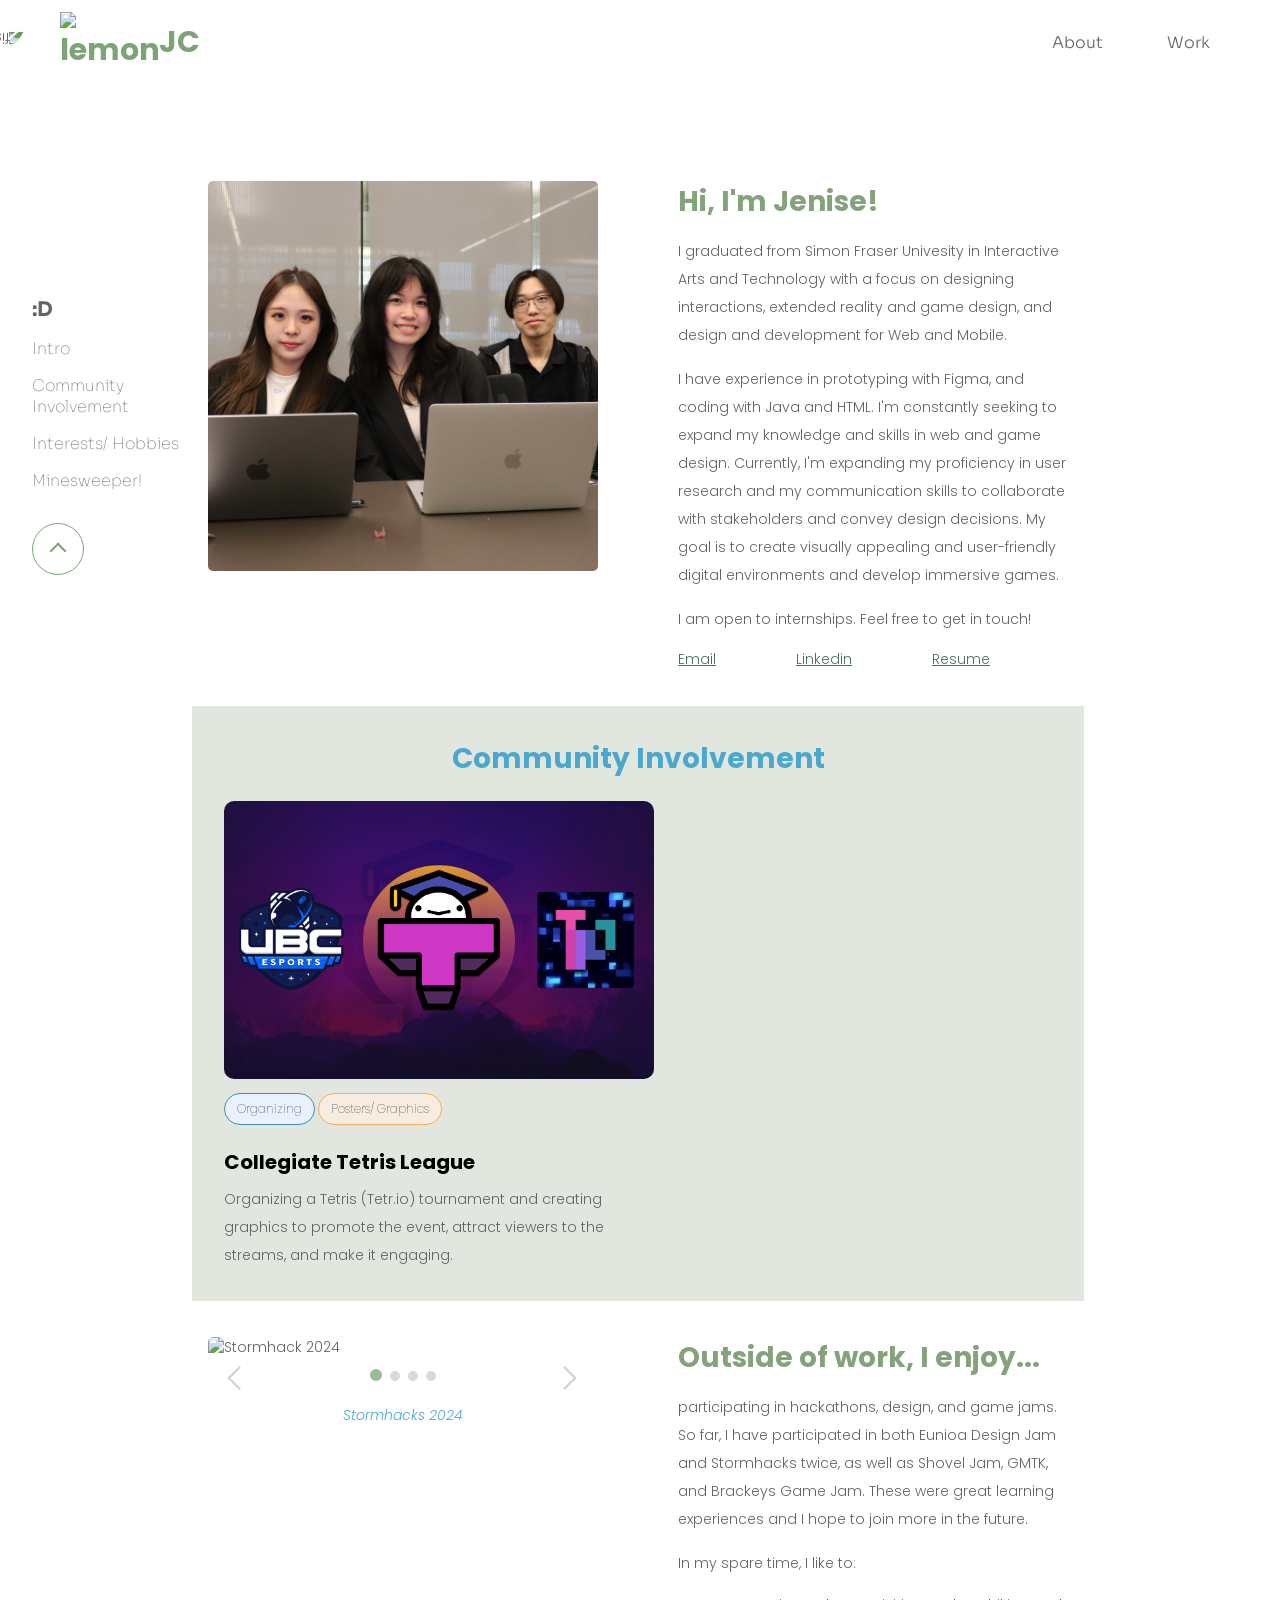
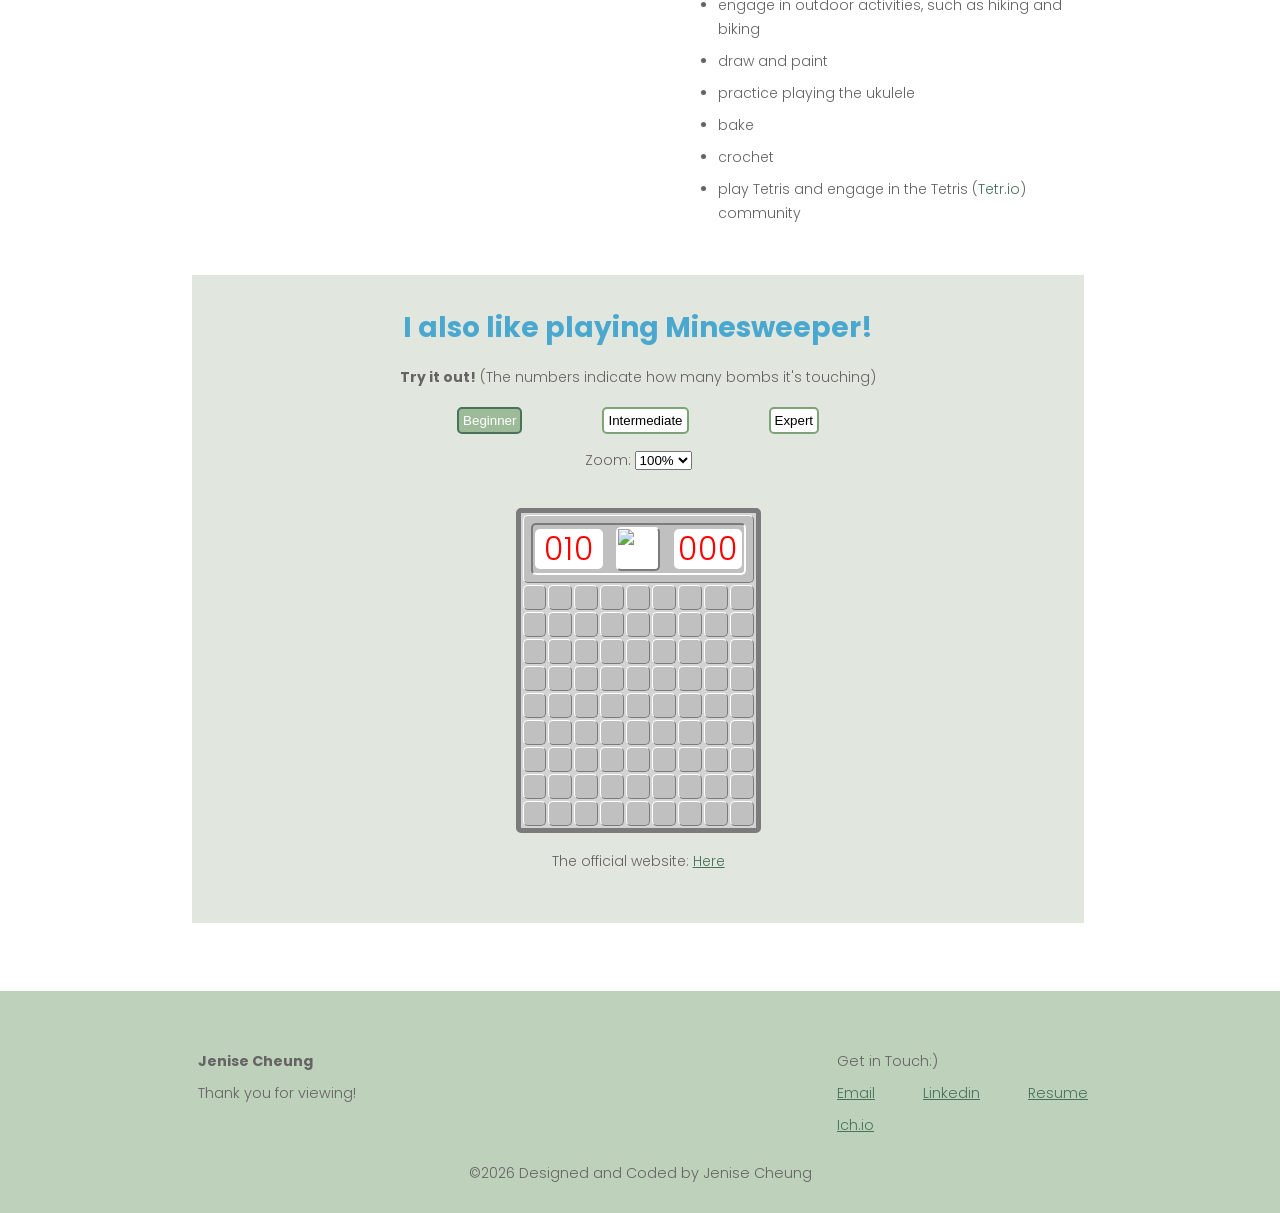
==== commit a50ada7b: "Changed file name" ====
--- a/about.html
+++ b/about.html
@@ -21,7 +21,7 @@
   <header>
     <div class="topbanner">
       <div class="logo">
-        <a href="home.html">
+        <a href="index.html">
           <img src="images/lemon.png" alt="lemon">
           JC
         </a>
@@ -29,7 +29,7 @@
       <div class="nav_options">
         <ul>
           <li><a href="about.html" class="button-nav">About</a></li>
-          <li><a href="home.html#uxui" class="button-nav">Work</a></li>
+          <li><a href="index.html#uxui" class="button-nav">Work</a></li>
         </ul>
       </div>
     </div>
@@ -42,7 +42,7 @@
     <div class="menu">
       <ul>
         <li><a href="about.html" class="button-nav">About</a></li>
-        <li><a href="home.html#uxui" class="button-nav">Work</a></li>
+        <li><a href="index.html#uxui" class="button-nav">Work</a></li>
       </ul>
     </div>
   </div>
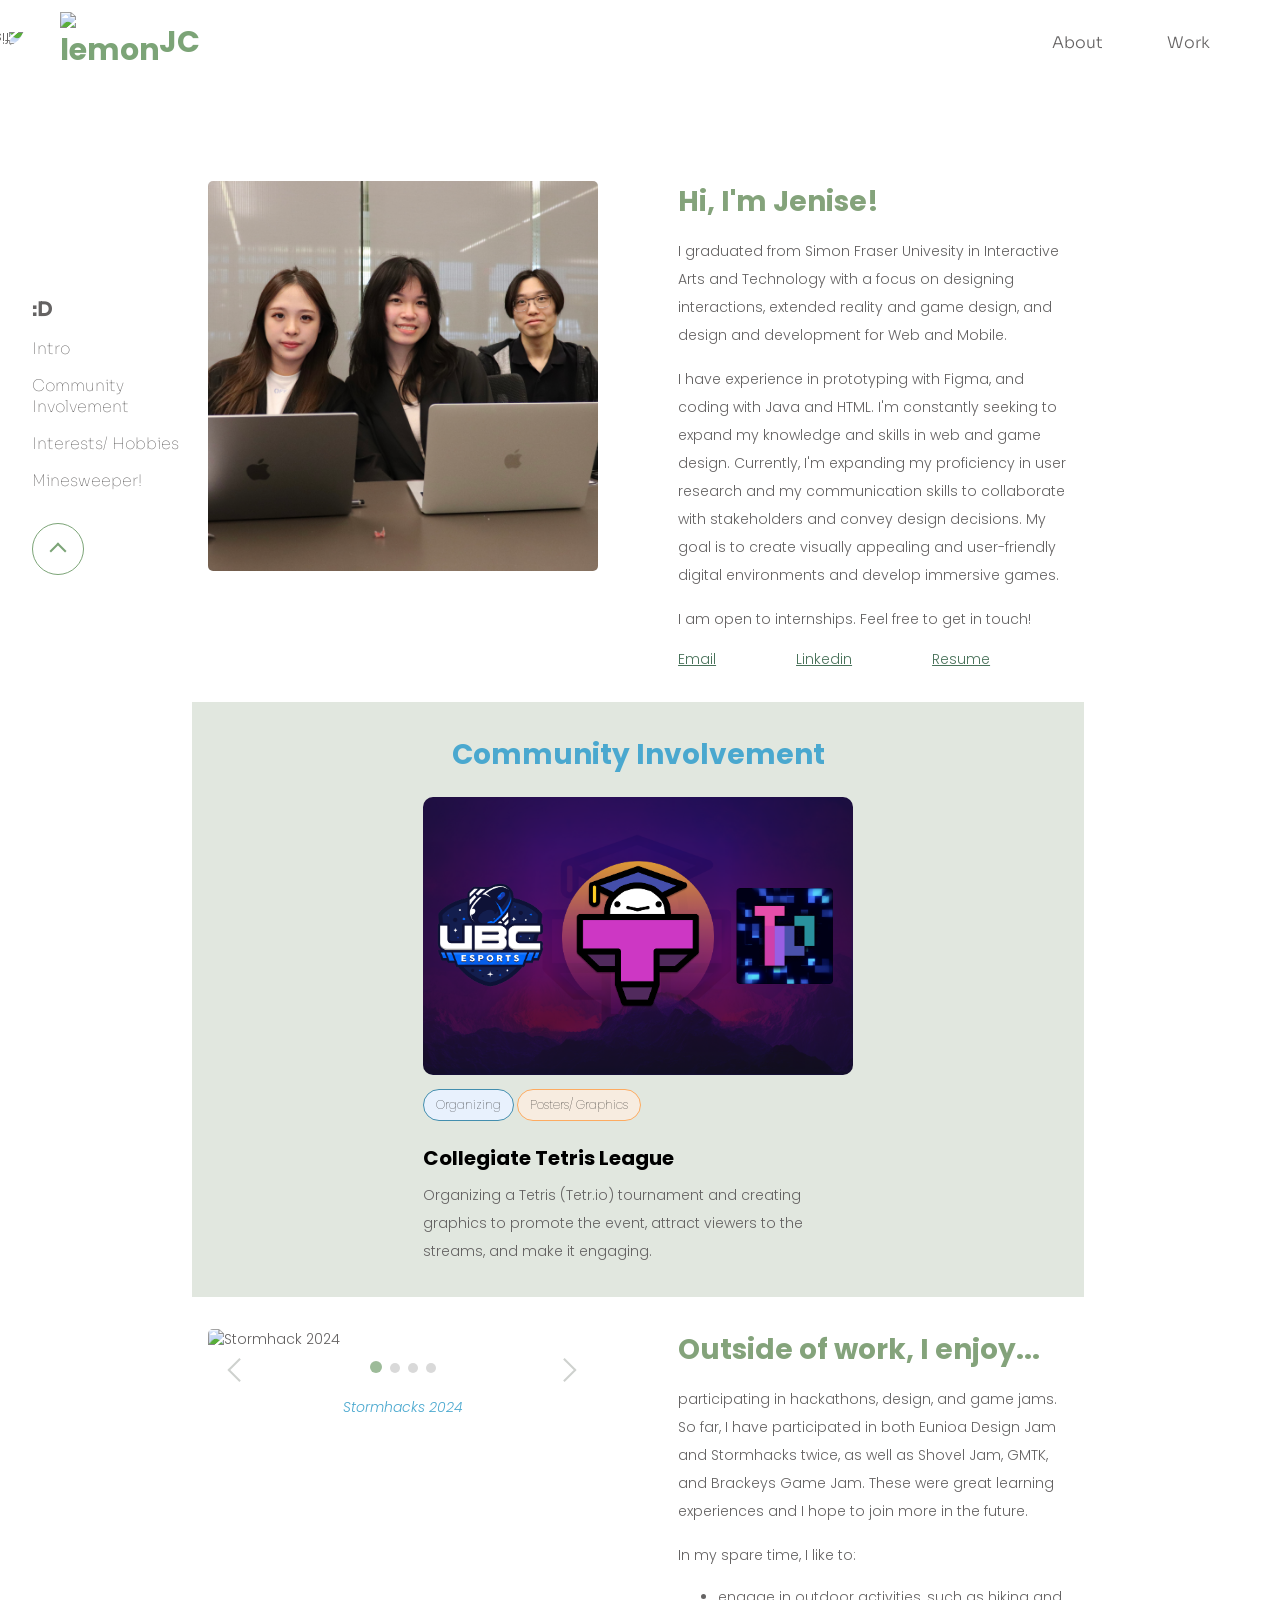
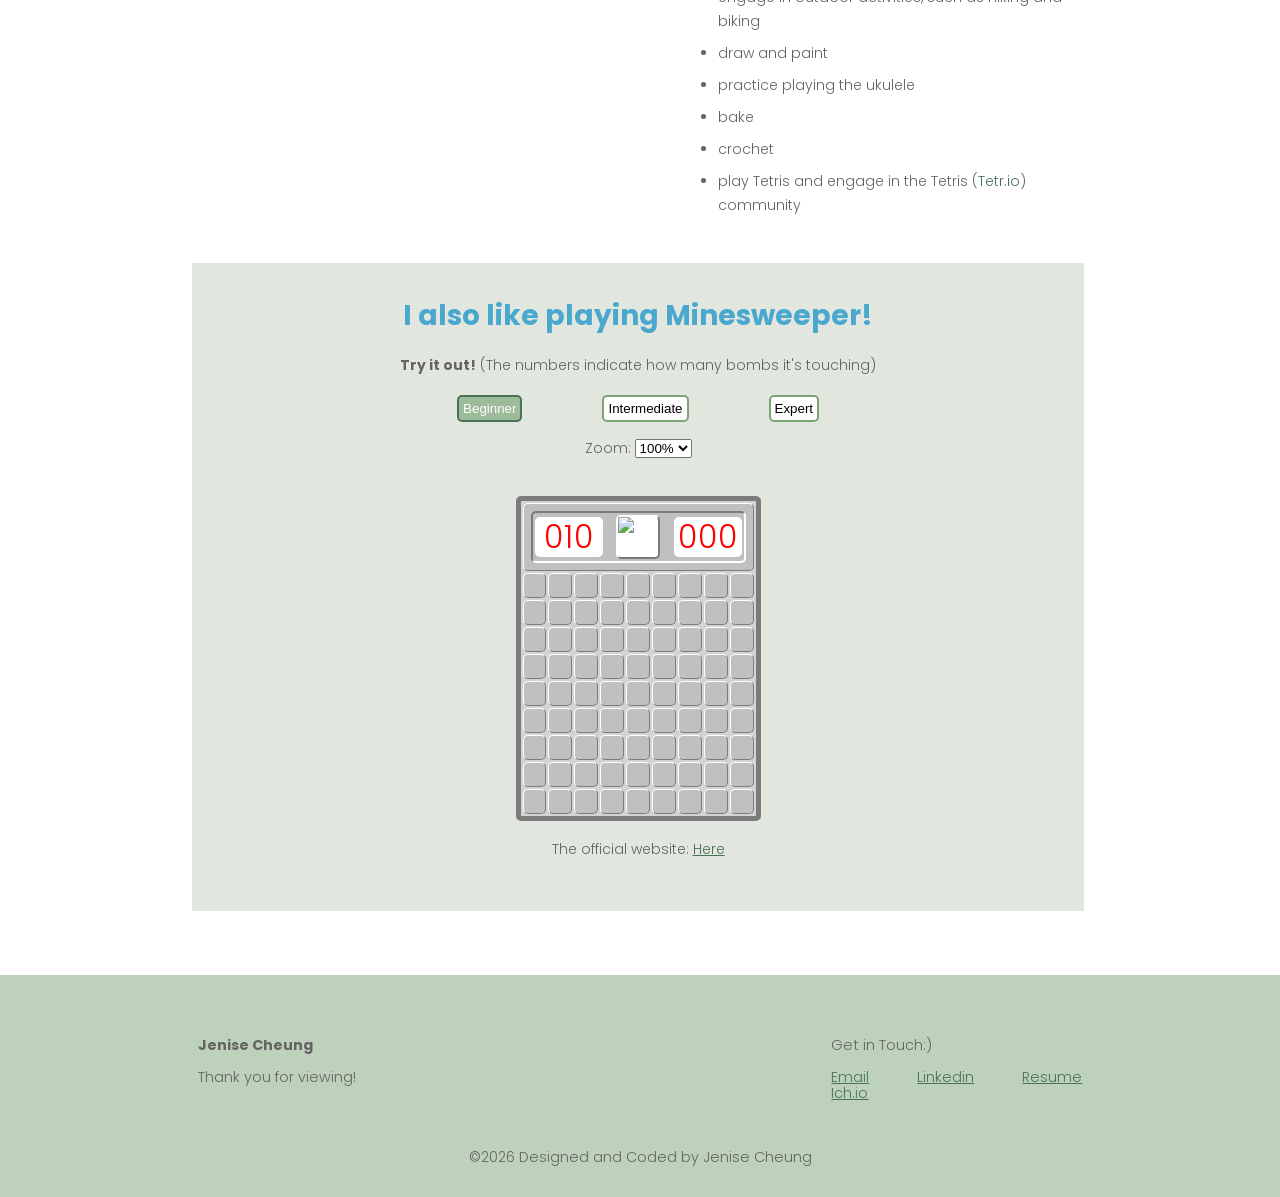
==== commit 5f9dbb4c: "Fix Safari alignment" ====
--- a/about.html
+++ b/about.html
@@ -143,7 +143,6 @@
         <div class="sections middle background categories" id="community"> 
           <h2 class="colour2"><b>Community Involvement</b></h2>
           <br>
-
           <div class = "content">
             <div class="project-img">
               <a href="ctl.html">
--- a/css/main.css
+++ b/css/main.css
@@ -57,7 +57,10 @@
 */
 
 .middle{
-  text-align: center;
+  display: flex;
+  justify-content: center;
+  align-items: center;
+  flex-direction: column;
 }
 
 h1 {
@@ -318,16 +321,12 @@
   z-index:1;
 }
 
-.flex{
+.align{
+  justify-content: space-between;
   margin-left: 15%;
   margin-right: 15%;
 }
 
-.style{
-  position:absolute;
-  right: 15%;
-}
-
 .style a{
   color: #49725A;
 }
@@ -337,12 +336,9 @@
 }
 
 .contact{
-  display: flex;
-  align-items: center;
-  justify-content: space-between;
-  width: 100%;   
-  gap: 3rem;
-  margin-bottom: 1rem;
+  display: grid;
+  grid-template-columns: repeat(3, auto);
+  gap: 1rem 3rem;
 }
 
 .contact-2{
@@ -778,8 +774,8 @@
   scroll-snap-type: x mandatory;
   margin-bottom: 10rem;
   padding-bottom: 3rem;
-}
-
+  position: relative;
+}
 
 .content-row::-webkit-scrollbar
 {
@@ -798,6 +794,18 @@
   background-color: #8d988f74;
 }
 
+.content {
+  flex: 0 0 25rem;
+  scroll-snap-align: start;
+  position: relative;
+  display: flex;
+  flex-direction: column;
+  align-items: center;
+  margin-bottom: 0rem;
+  padding-left:1rem;
+  padding-right:1rem;
+}
+
 .text h1{
   color:black;
   margin-bottom: 0.5rem;
@@ -821,17 +829,6 @@
   text-align: start;
   
   justify-self: center;
-}
-
-.content {
-  flex: 0 0 25rem;
-  scroll-snap-align: start;
-  position: relative;
-  display: flex;
-  flex-direction: column;
-  align-items: center;
-  margin-bottom: 0rem;
-  padding-left:1rem;
 }
 
 .intro h1{
@@ -1017,11 +1014,6 @@
   width:50%;
 }
 
-.categories{
-  margin-bottom:0.25rem;
-}
-
-
 details{
   padding:0rem;
   margin: 0rem;
@@ -1034,12 +1026,12 @@
 
 .inline details{
   padding-bottom:1rem;
-  margin-top: -1.5rem;
+  margin-top: 0rem;
 }
 
 .inline details[open] {
   padding-bottom: 0rem;
-  margin-top: -1.5rem;
+  margin-top: 0rem;
 }
 
 .verti-center {
@@ -1387,7 +1379,7 @@
   width: 100%;
   height:100%;
   background: rgba(0,0,0,0.8);
-  z-index:1000;
+  z-index:999;
 }
 
 .modal-container{
@@ -1439,12 +1431,14 @@
 .modal .prev{
   top: 48%;
   left:10%;
+  z-index:1000;
 }
 
 
 .modal .go{
   top: 48%;
   right:10%;
+  z-index:1000;
 }
 
 
@@ -1852,6 +1846,7 @@
   padding-top: 1.5rem;
   scroll-snap-type: x mandatory;
   justify-content: space-between; 
+  position: relative;
 }
 
 .project-row::-webkit-scrollbar
@@ -1887,8 +1882,6 @@
 .project-row h2{
   font-weight:normal;
 }
-
-
 
 .sections h2{
   font-family: "Poppins", sans-serif;
@@ -1967,8 +1960,10 @@
 /* Responsiveness --------------- */
 
 @media screen and (max-width: 850px) {
-
-
+  #cursor-border {
+  display:none;
+}
+  
   .nav_options{
     display:none;
   }
@@ -2244,8 +2239,6 @@
     bottom: 7rem; 
   }
 
-
-
   /*Bottom Navigation*/
 
   .mobile-bottom-nav{
@@ -2360,30 +2353,18 @@
 
   /*Footer*/
   .site-footer {
-    padding: 1rem 0rem 1rem;
-    justify-items: center;
-  }
-
-  .footer-info{
-    display:flex;
-    flex-direction: column;
-  }
-
-  .style{
-    position:relative;
-    left: 30%;
-  }
-
-  .site-footer .align{
-    display:flex;
-    flex-direction: row;
+    padding: 2rem 0rem 2rem;
+    display: flex;
+    justify-content: center;
   }
 
   .flex{
-    display:flex;
-    flex-direction: column;
-    width:85%;
-
+    width: 90%;
+  }
+
+  .align{
+  margin-left: 1%;
+  margin-right: 1%;
   }
 
   .contact{
@@ -2398,11 +2379,6 @@
 
 
   /*End of Footer*/
-  
-  .content{
-    display: flex;
-    flex-direction: column;
-  }
 
   .introduction{
     display: flex;
@@ -2460,6 +2436,7 @@
   }
 
   .citations-right{
+    margin-top: 3.75rem;
     margin-left:1% ;
     margin-right:1%;
   }
@@ -2496,6 +2473,42 @@
     width: 16vw; /* or any other relative unit */
     height: 16vw;
     border-radius: 50%;
+  }
+
+  .content{
+    display: flex;
+    flex-direction: column;
+    max-width: 95%;
+    min-width: 95%;
+    margin-bottom: 2rem;
+  }
+  
+  .content-row::after {
+  content: "← swipe →";
+  position: absolute;
+  left: 50%;
+  bottom: 1rem;
+  transform: translateX(-50%);
+  font-size: 0.875rem;
+  opacity: 0.5;
+  }
+
+  .project-row::after {
+  content: "← swipe →";
+  position: absolute;
+  left: 50%;
+  bottom: 1rem;
+  transform: translateX(-50%);
+  font-size: 0.875rem;
+  opacity: 0.5;
+  }
+
+  .project-row .content{
+    display: flex;
+    flex-direction: column;
+    min-width: 95%;
+    max-width: 95%;
+    margin-bottom: 3rem;
   }
 
   /*End of Index pages*/
@@ -2528,11 +2541,10 @@
     margin-right: auto;
   }
   */
+  
   .gif{
-  display: flex;
-  width:45%;
-  border-radius: 1.25rem;
-  justify-self: center;
+    display: block;
+    margin: 0 auto;
   }
 
   .right{
@@ -2676,6 +2688,10 @@
 
   .video{
     width:100%;
+  }
+
+  .game{
+    max-width: 50%;
   }
   /*reflection*/
 
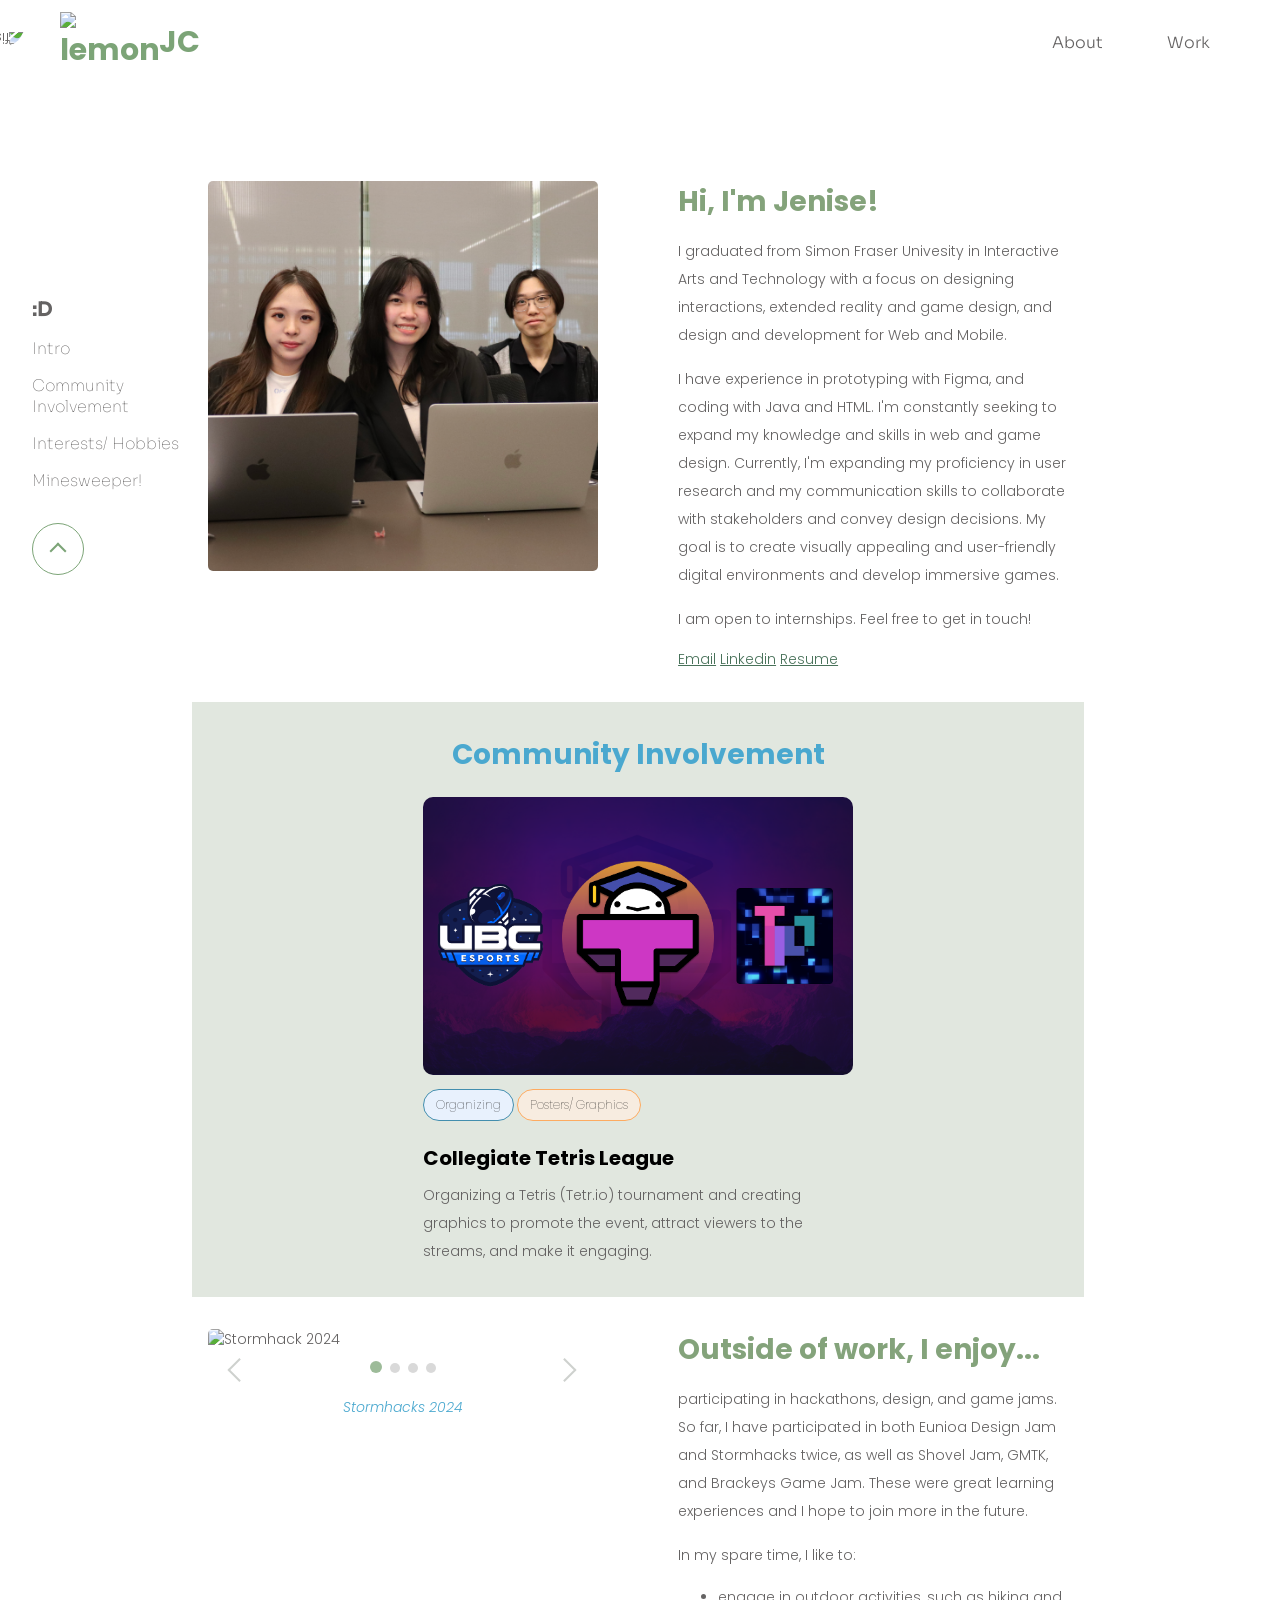
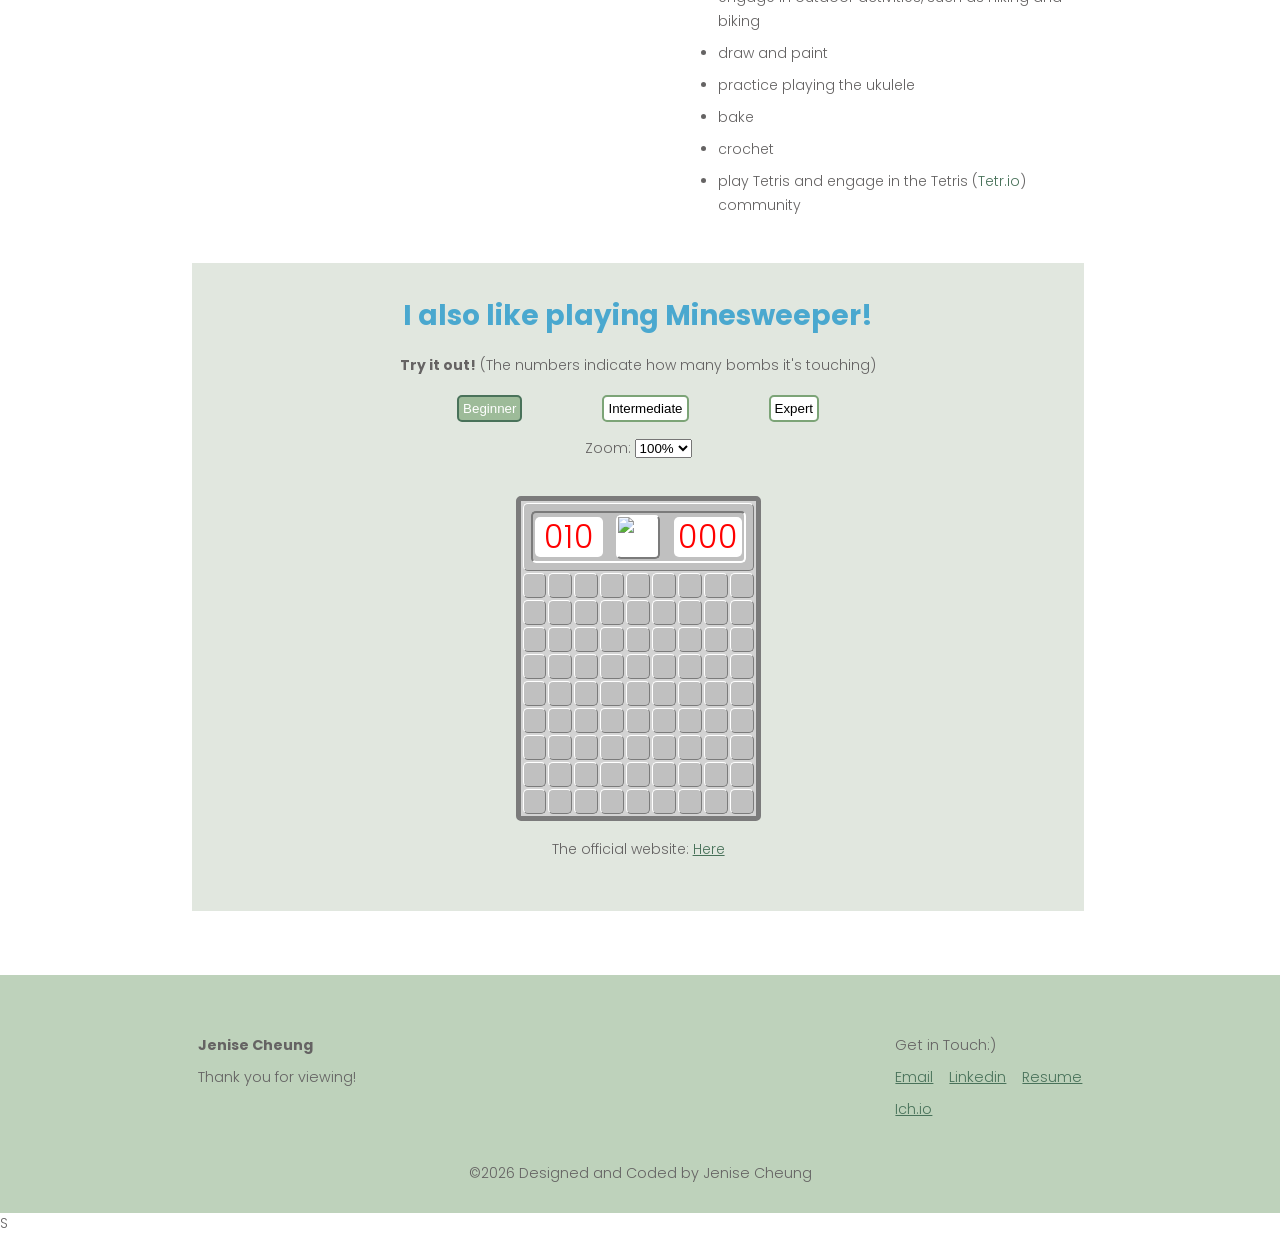
==== commit 6973c3f4: "fixed footer content alignment" ====
--- a/about.html
+++ b/about.html
@@ -265,8 +265,6 @@
             <a href="mailto:Jenise_c@hotmail.com">Email</a>
             <a target="_blank" href="https://www.linkedin.com/in/jenise-cheung-0a1588214/">Linkedin</a>
             <a target="_blank" href="https://www.figma.com/proto/ehGcPxeyEmJugYj4n8U25j/Resume?node-id=1-2&viewport=217%2C80%2C0.71&t=53zhXlpcugvblkeM-1&scaling=min-zoom&content-scaling=fixed&page-id=0%3A1">Resume</a>
-          </div>
-          <div class="contact">
             <a target="_blank" href="https://mangoulemon.itch.io/">Ich.io</a>
           </div>
         </div>
@@ -274,7 +272,7 @@
       <p id="copyright">©2026 Designed and Coded by Jenise Cheung</p>
     </div>
   </footer>
-  <!--End of Footer-->  
+  <!--End of Footer-->  S
 
   <!-- Modal -->
   <div id="myModal" class="modal">
--- a/css/main.css
+++ b/css/main.css
@@ -61,6 +61,7 @@
   justify-content: center;
   align-items: center;
   flex-direction: column;
+  text-align: center;
 }
 
 h1 {
@@ -327,6 +328,11 @@
   margin-right: 15%;
 }
 
+.style{
+  display: flex;
+  flex-direction: column;
+}
+
 .style a{
   color: #49725A;
 }
@@ -338,14 +344,9 @@
 .contact{
   display: grid;
   grid-template-columns: repeat(3, auto);
-  gap: 1rem 3rem;
-}
-
-.contact-2{
-  display: flex;
-  width: 100%;   
-  gap: 5rem;
-}
+  gap: 1rem;
+}
+
 
 .about{
   color: #49725A;
@@ -355,12 +356,12 @@
   color: #9DBB99;
 }
 
-.site-footer .align{
+.align{
   display:flex;
   flex-direction: row;
 }
 
-.site-footer .footer-name{
+.footer-name{
   font-style: normal;
   font-weight: bold;
 }
@@ -2367,12 +2368,6 @@
   margin-right: 1%;
   }
 
-  .contact{
-    margin-top: 1.75rem;
-    gap: 0.75rem;
-  }
-
-
   #copyright{
     margin-top: 3rem;
   }
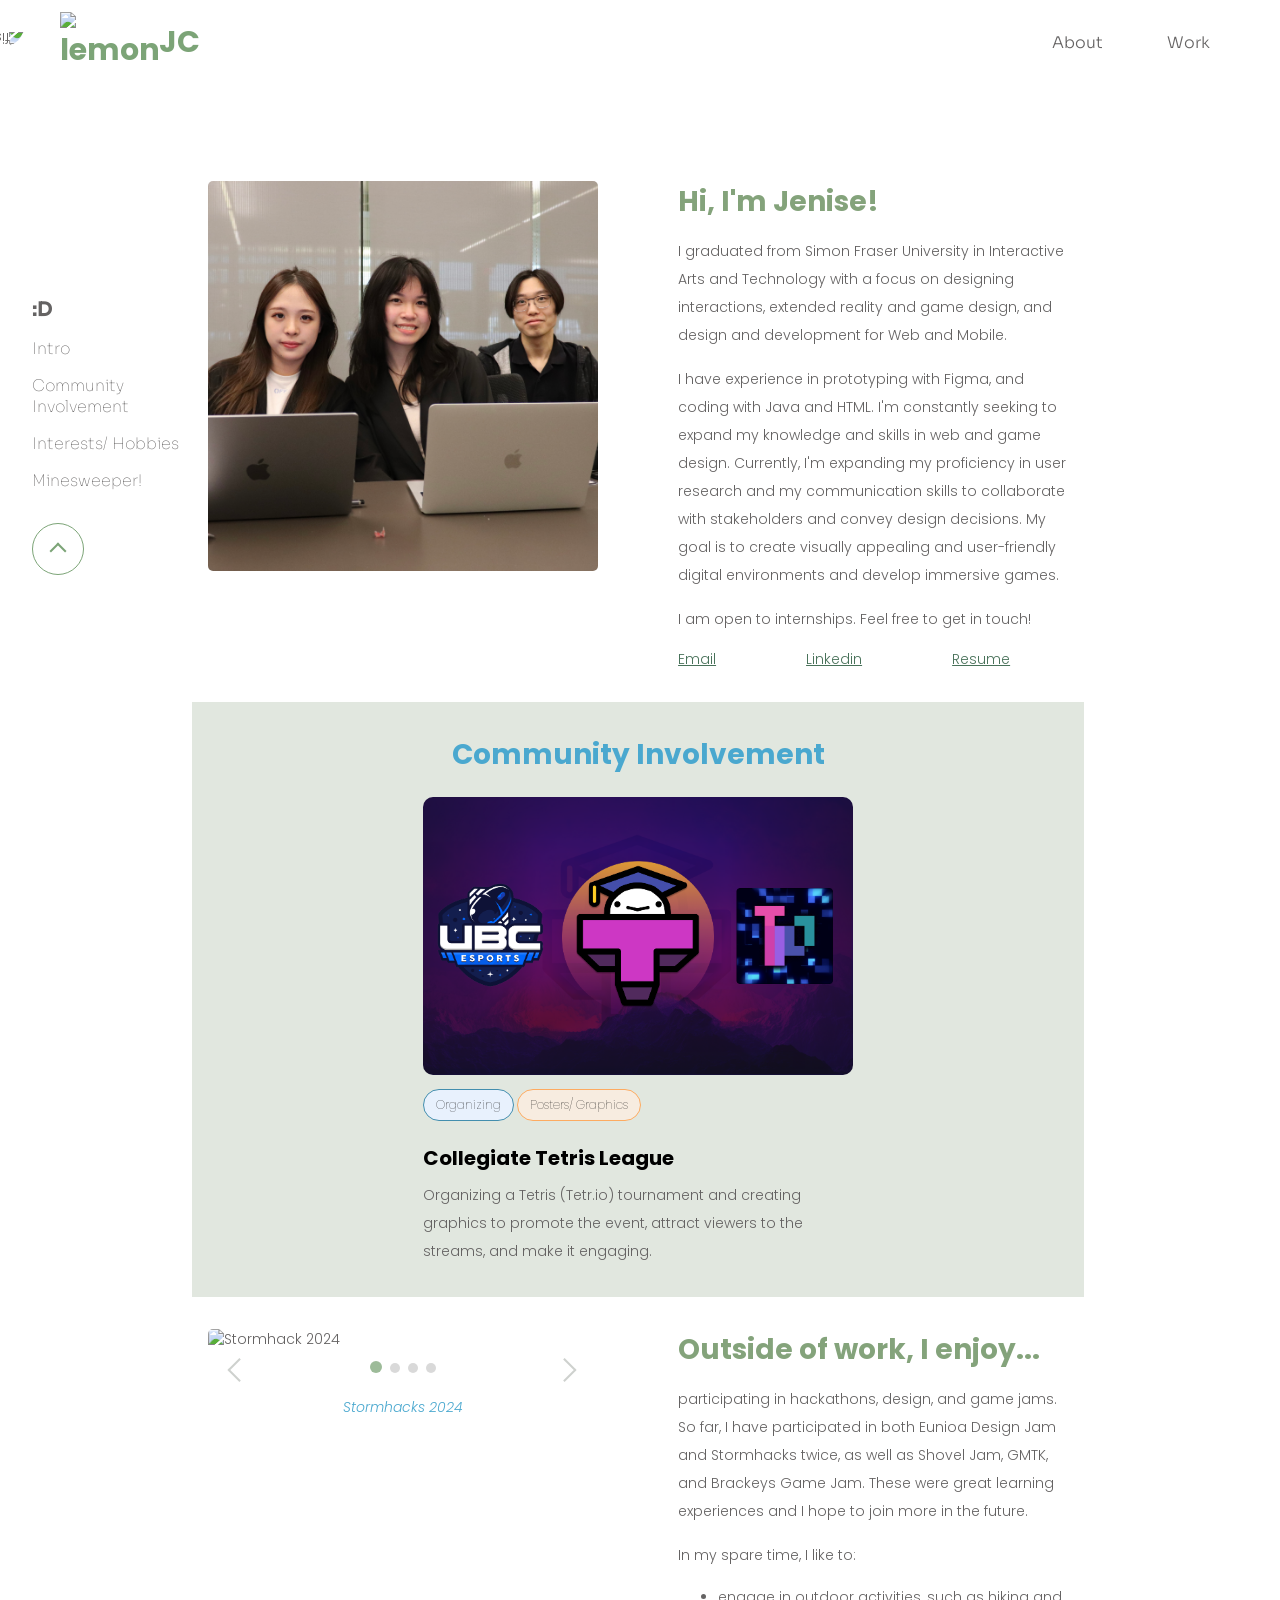
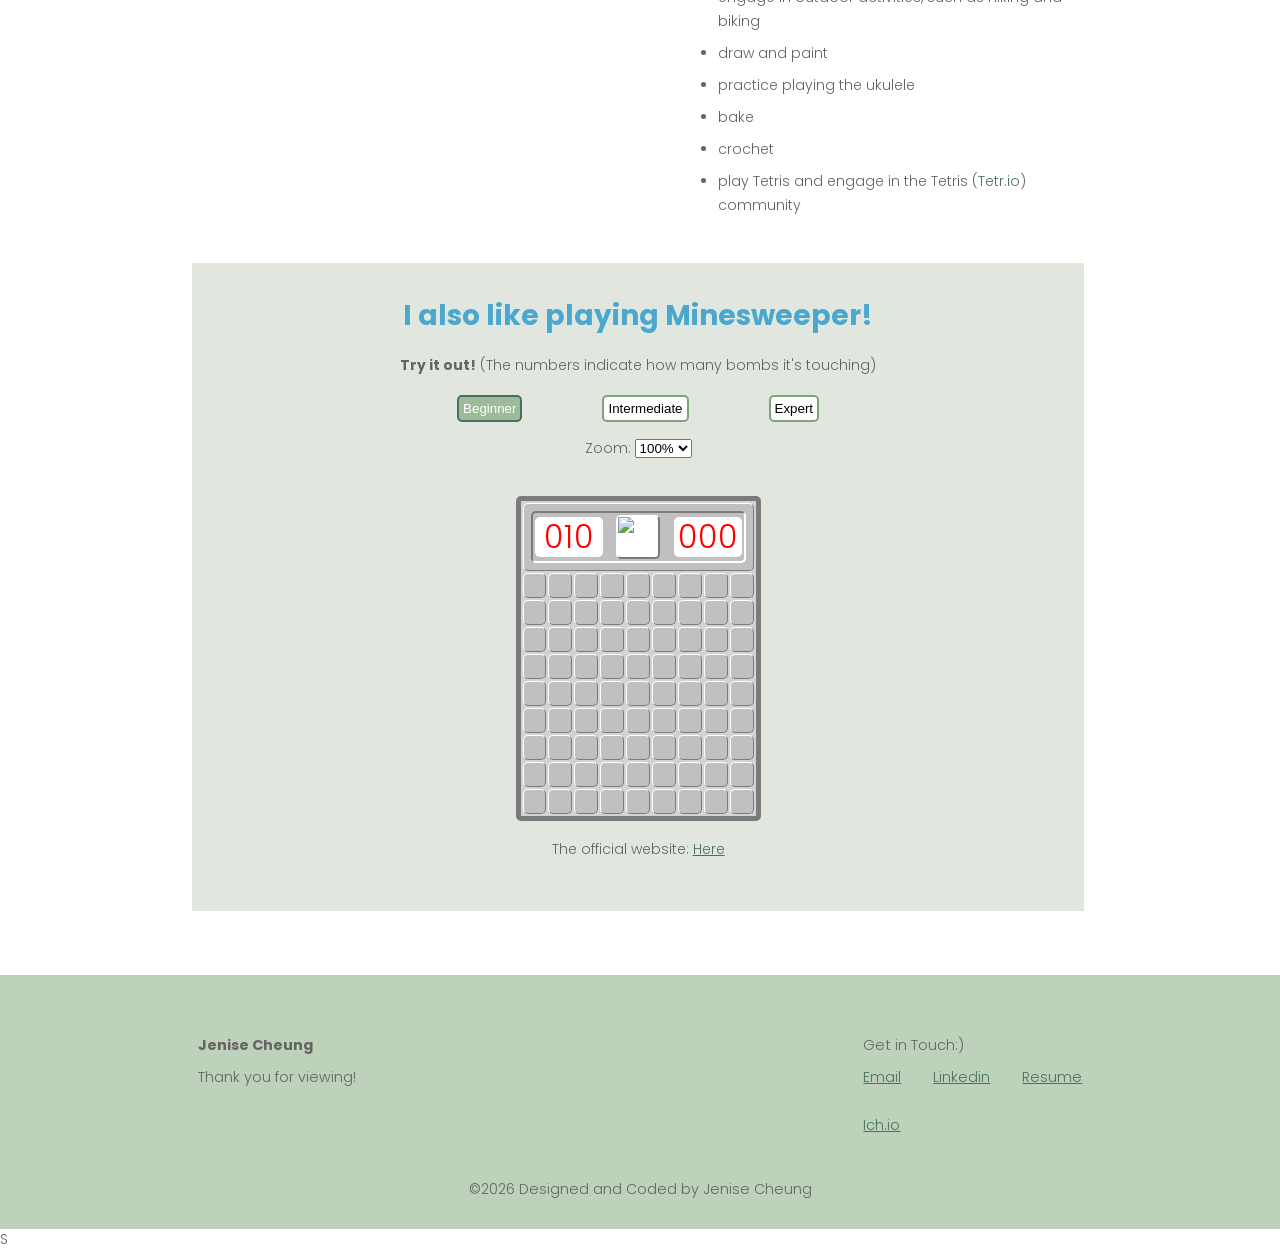
==== commit dd5cc1f7: "created venice.html" ====
--- a/about.html
+++ b/about.html
@@ -124,13 +124,13 @@
             <div class="side">
               <h2 class="process colour"><b>Hi, I'm Jenise!</b></h2>
               <p>
-                I graduated from Simon Fraser Univesity in Interactive Arts and Technology with a focus on designing interactions, extended reality and game design, and design and development for Web and Mobile.
+                I graduated from Simon Fraser University in Interactive Arts and Technology with a focus on designing interactions, extended reality and game design, and design and development for Web and Mobile.
               </p>
               <p>
                 I have experience in prototyping with Figma, and coding with Java and HTML. I'm constantly seeking to expand my knowledge and skills in web and game design. Currently, I'm expanding my proficiency in user research and my communication skills to collaborate with stakeholders and convey design decisions. My goal is to create visually appealing and user-friendly digital environments and develop immersive games.
               </p>
               <p>I am open to internships. Feel free to get in touch!</p>
-              <div class="contact-2">
+              <div class="contact">
                 <a class="about" href="mailto:Jenise_c@hotmail.com">Email</a>
                 <a class="about" target="_blank" href="https://www.linkedin.com/in/jenise-cheung-0a1588214/">Linkedin</a>
                 <a class="about" target="_blank" href="https://www.figma.com/proto/ehGcPxeyEmJugYj4n8U25j/Resume?node-id=1-2&viewport=217%2C80%2C0.71&t=53zhXlpcugvblkeM-1&scaling=min-zoom&content-scaling=fixed&page-id=0%3A1.html">Resume</a>
--- a/css/main.css
+++ b/css/main.css
@@ -344,7 +344,7 @@
 .contact{
   display: grid;
   grid-template-columns: repeat(3, auto);
-  gap: 1rem;
+  gap: 2rem;
 }
 
 
@@ -430,7 +430,7 @@
 
 .home .index-left {
   position: fixed;       /* stick this whole column to the page */
-  top: 37%;              /* vertically center the outline + button */
+  top: 42%;              /* vertically center the outline + button */
   left: 1rem;            /* horizontal position */
   display: flex;
   width: 15%; 
@@ -722,6 +722,10 @@
 
 .extra:hover{
   cursor: pointer;
+}
+
+.outline{
+  border: 1px solid rgba(179, 183, 178, 0.638);
 }
 
 .overlay-container:hover .linked-img {
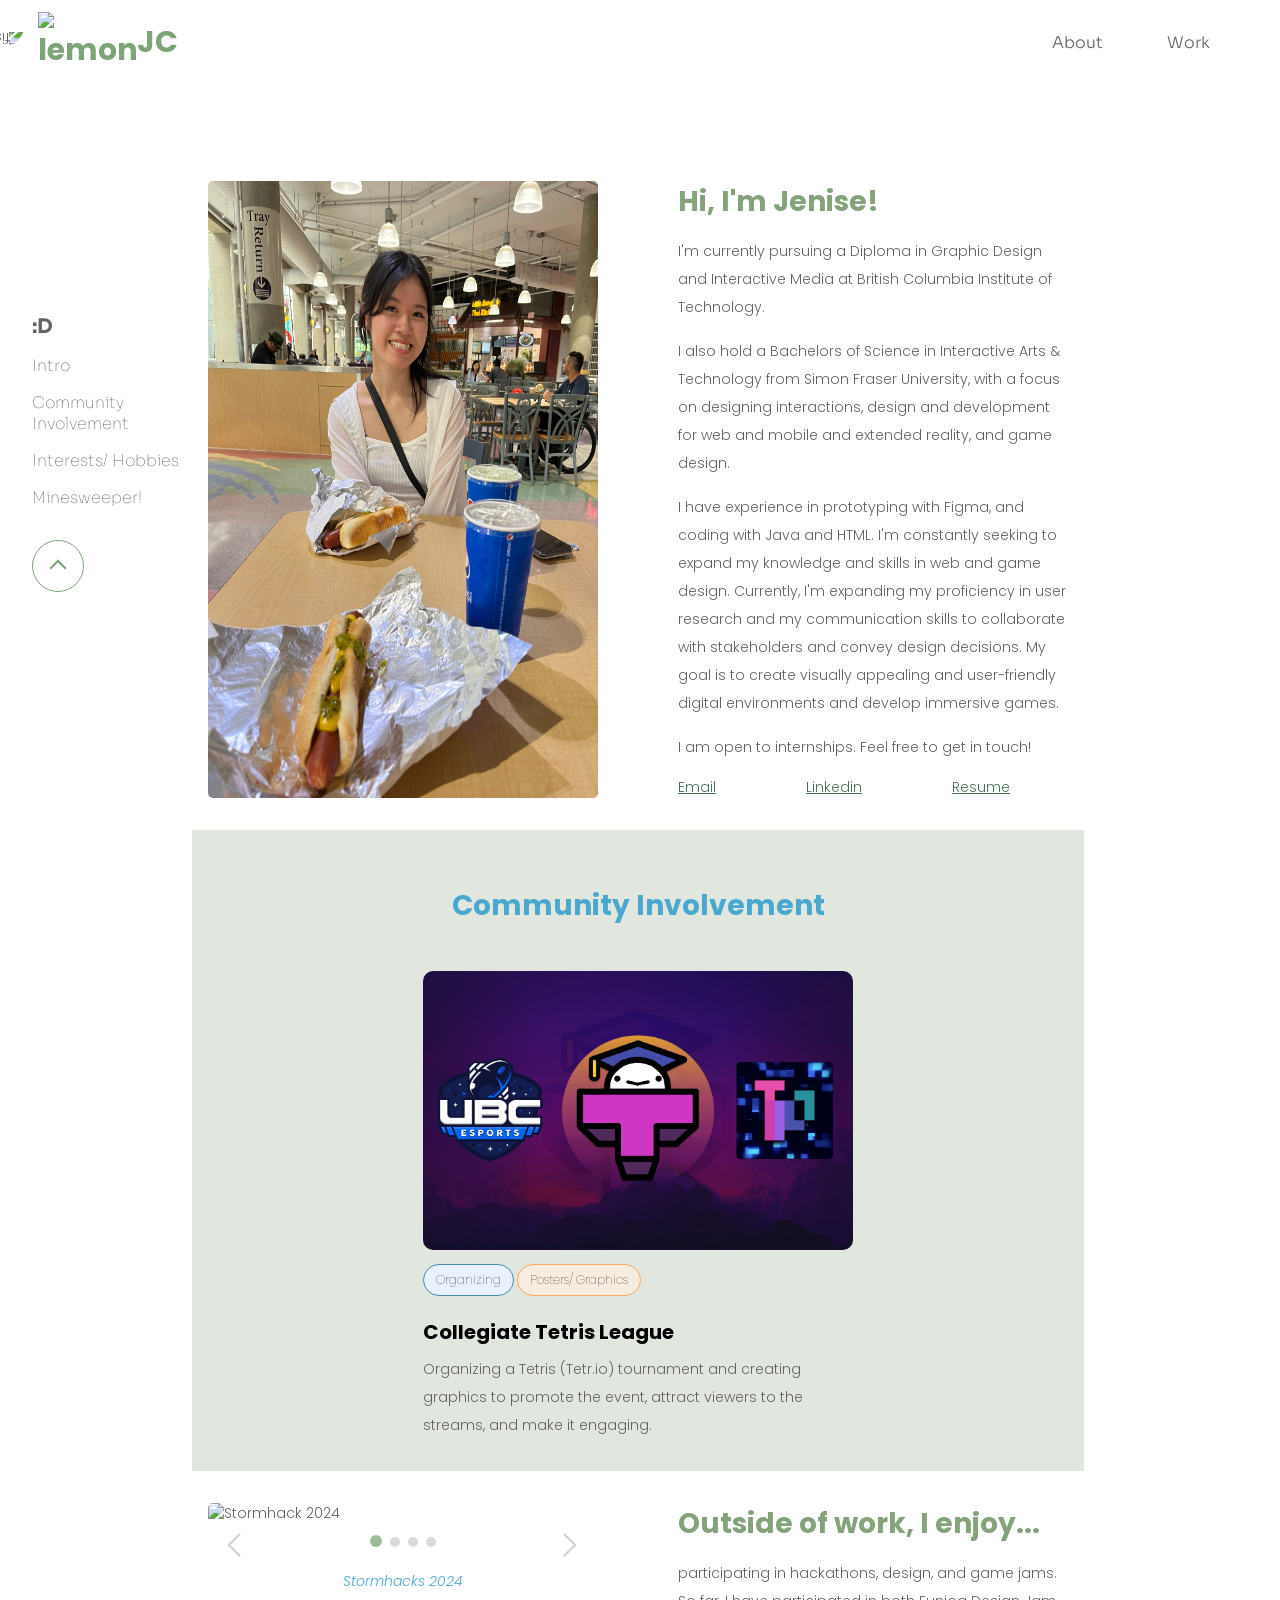
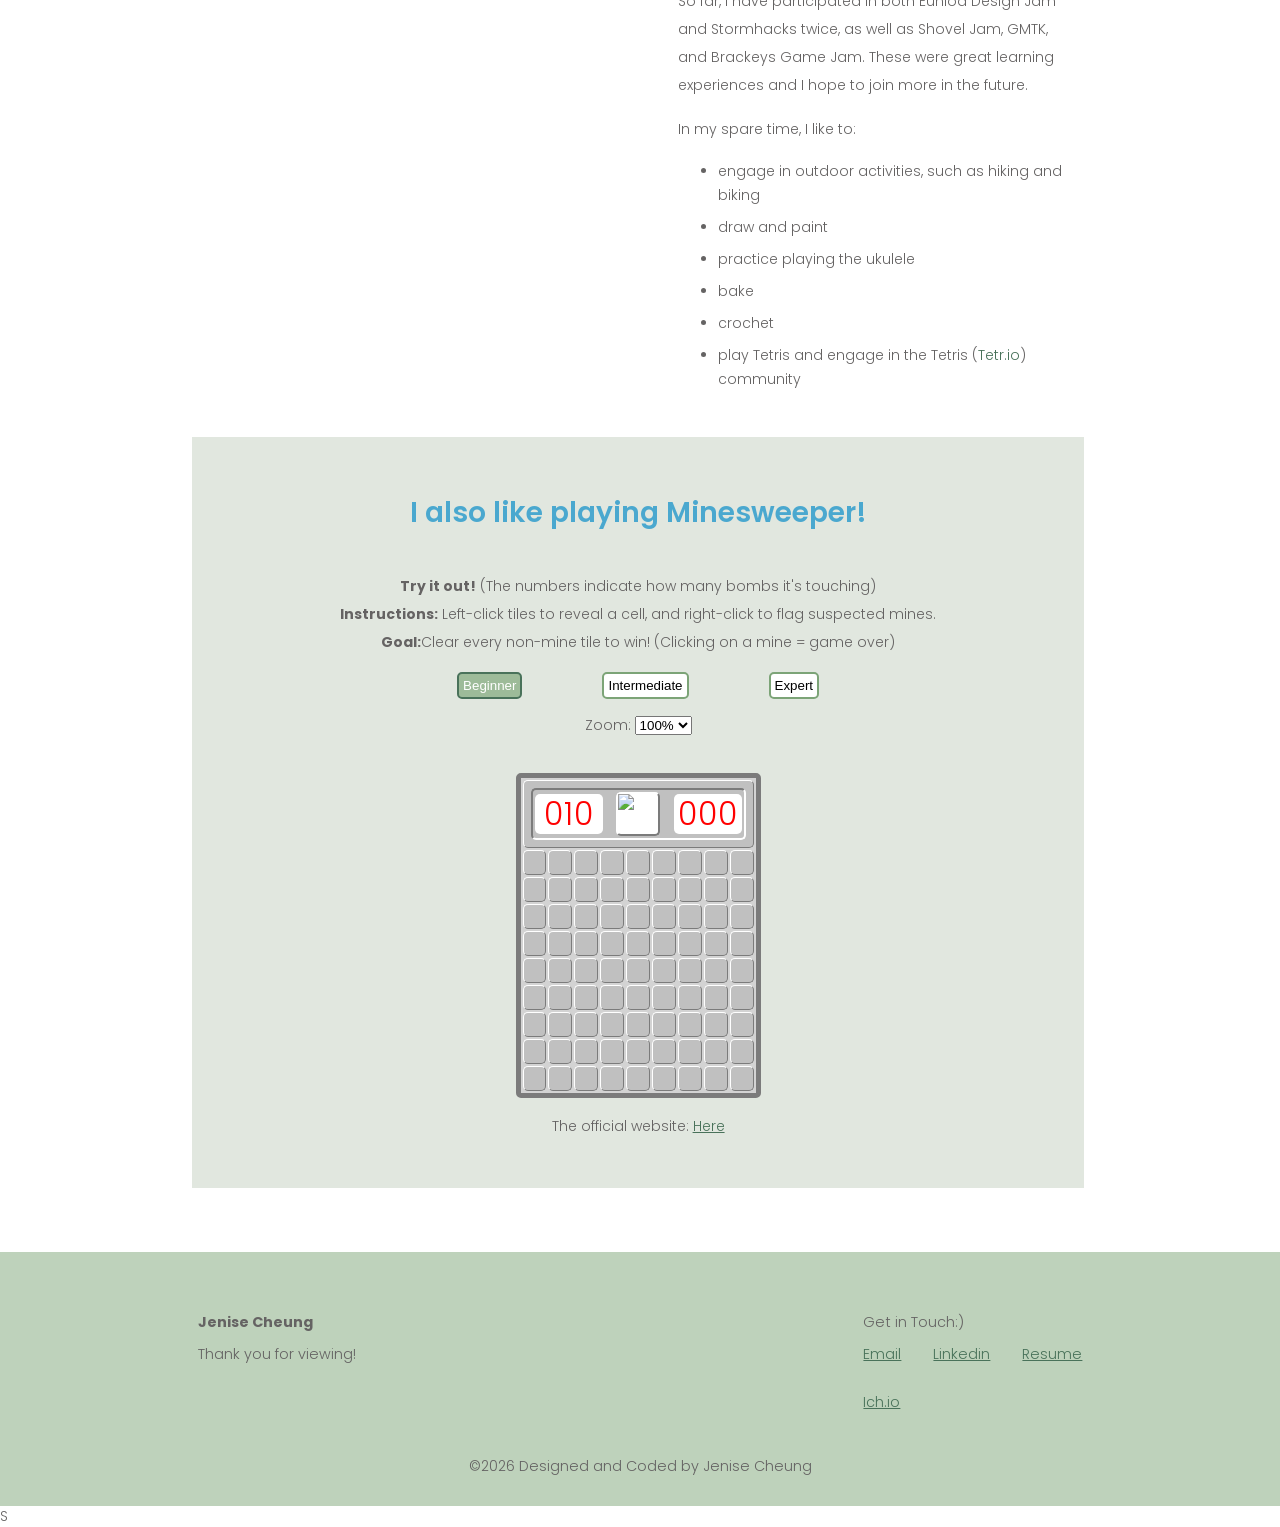
==== commit e49796c5: "Added project summaries and updated project row layout" ====
--- a/about.html
+++ b/about.html
@@ -117,14 +117,18 @@
 
         <div class="sections categories"  id="intro"> 
           <div class ="gap columns-2">
-            <div class="sited_img">
-              <img src="images/AboutMe/group.jpg"  alt="Portrait of Jenise Cheung"  class="linked-img noHover">
+            <div class="sited_img fitted">
+              <img src="images/AboutMe/me.jpg"  alt="Portrait of Jenise Cheung"  class="linked-img noHover">
             </div>
             
             <div class="side">
               <h2 class="process colour"><b>Hi, I'm Jenise!</b></h2>
               <p>
-                I graduated from Simon Fraser University in Interactive Arts and Technology with a focus on designing interactions, extended reality and game design, and design and development for Web and Mobile.
+                I'm currently pursuing a Diploma in Graphic Design and Interactive Media at British Columbia Institute of Technology.
+              </p>
+              <p>
+                 I also hold a Bachelors of Science in Interactive Arts & Technology from Simon Fraser University, with a focus on designing interactions, design and development for web and mobile and extended reality, and game design.
+              </p>
               </p>
               <p>
                 I have experience in prototyping with Figma, and coding with Java and HTML. I'm constantly seeking to expand my knowledge and skills in web and game design. Currently, I'm expanding my proficiency in user research and my communication skills to collaborate with stakeholders and convey design decisions. My goal is to create visually appealing and user-friendly digital environments and develop immersive games.
@@ -214,9 +218,13 @@
         </div>
 
         <div class="sections background middle categories" id="minesweeper">
-          <h2 class="colour2"><b>I also like playing Minesweeper!</b></h2>
+          <h2 class="colour2">I also like playing Minesweeper!</h2>
           <p>
             <b>Try it out!</b> (The numbers indicate how many bombs it's touching)
+            <br>
+            <b>Instructions:</b> Left-click tiles to reveal a cell, and right-click to flag suspected mines.
+            <br>
+            <b>Goal:</b>Clear every non-mine tile to win! (Clicking on a mine = game over)
           </p>
 
           <div id="modes">
--- a/css/main.css
+++ b/css/main.css
@@ -3,17 +3,20 @@
   font-size: 0.875rem;
   font-weight: 300; /* Light */
   overflow-x: hidden;
-  margin: 0;
-  padding: 0;
   background-color: #FFFFFF;
   color: #656363;
+  margin:0;
 }
 
 .inline{
-    display: flex;
+  display: flex;
   align-items: center;
   gap: 12px;
   flex-wrap: wrap;
+}
+
+.intro_words{
+  margin-bottom: 3rem;
 }
 
 #cursor {
@@ -71,10 +74,9 @@
 }
 
 h2{
-  font-family: "Questrial", sans-serif;
-  font-weight: normal; /* Light */
-  font-size: 2rem;
-  margin: 0rem;
+  font-family: "Poppins", sans-serif;
+  font-weight: bold; /* Semi-bold */
+  font-size: 1.25rem;
 }
 
 h3 {
@@ -87,6 +89,7 @@
   font-family: "Poppins", sans-serif;
   font-weight: lighter; /* Light */
   font-size: 0.75rem;
+  color: black;
 }
 
 p {
@@ -132,18 +135,17 @@
 
 .topbanner {
   list-style-type: none;
+  margin-left: 3%;
   margin-right: 3%;
   overflow: hidden;
   display: flex;
   justify-content: space-between;
-  background-color: #FFFFFF;
 }
 
 .topbanner .logo{
   display: flex;
   flex: 1;
   align-items: center;
-  margin-left: 2em;
   text-align: center;
   font-size: 30px;
   max-width: 70px;
@@ -196,6 +198,44 @@
   transition-property: background-color; 
   transition-duration: 0.5s;
   padding:.5rem 0 .5rem 0;
+}
+
+/*BUTTONS*/
+
+.btn-badge {
+  font-size: .75rem;
+  font-weight: 500;
+  padding: 2px .25rem;
+}
+
+.btn-row {
+  display: flex;
+  flex-wrap: wrap;
+  align-items: center;
+  justify-content: space-between;
+}
+
+.btn-ghost {
+  display: inline-block;
+  text-decoration: none;
+  color: inherit; 
+  font-size: .9rem;
+  padding: 8px 18px;
+  border-radius: 100px;
+  background: transparent;
+  border: .5px solid #7CA477;
+  margin-top:1rem;
+  margin-bottom:1rem;
+  cursor: pointer;
+  transition: transform 0.2s ease, background-color 0.2s ease, color 0.2s ease;
+  flex-shrink: 0;  
+}
+
+.btn-ghost:hover {
+  background-color: #9DBB99;
+  color: #ffffff;
+  /* transform: translateY(-3px);*/
+  transform: scale(1.05);
 }
 
 /*
@@ -228,10 +268,29 @@
   height: 50px;
   text-align: center;
   border-radius: 50%;
+  transition: transform 0.2s ease, background-color 0.2s ease, color 0.2s ease;
   transition: background-color .3s, 
     opacity .5s, visibility .5s;
     opacity: 0;
   visibility: hidden;
+}
+
+ .bottom .top-button {
+  display: inline-block;
+  border: 1px solid #7CA477;
+  backdrop-filter: blur(0.1rem);
+  width: 50px;
+  height: 50px;
+  text-align: center;
+  border-radius: 50%;
+  position: fixed;
+  left:1rem;
+  bottom: 3rem;
+  transition: background-color .3s, 
+    opacity .5s, visibility .5s;
+    opacity: 0;
+  visibility: hidden;
+  z-index: 4;
 }
 
 
@@ -253,8 +312,6 @@
   z-index: 4;
 }
 
-
-
 .top-button::after {
   content: "";
   position: fixed;
@@ -268,6 +325,7 @@
 .top-button:hover {
   cursor: pointer;
   background-color: #9DBB99;
+  transform: scale(1.05);
 }
 
 .top-button:hover::after {
@@ -384,13 +442,19 @@
 /* Layout --------------- */
 
 .index-box {
-  margin-left: 1rem;
   display: flex;
   flex-direction: column;
 }
 
 .index {
   width:100%;
+}
+
+.index-center {
+  display: flex;
+  flex-direction: column;
+  margin: 0 auto;
+  padding: 0 4rem;
 }
 
 .index .title{
@@ -450,6 +514,7 @@
   justify-items: center;
   z-index: 999;
 }
+
 
 .citations-right{
   margin-left: 15%;
@@ -768,6 +833,43 @@
 /* End of Interactive Items --------------- */
 
 /* Home Layout --------------- */
+.content_row_full {
+  /*scrollbar-width: none;  Firefox */
+  /*-ms-overflow-style: none; IE/Edge */
+  display: flex;
+  gap: 2rem;
+  padding-top: 1rem;
+  margin-bottom: 10rem;
+  padding-bottom: 3rem;
+  position: relative;
+}
+
+.content_row_full .content {
+  display: flex;
+  flex-direction: column;
+  align-items: center;
+  flex: 0 1 calc((100% - 4rem) / 3);
+}
+
+.content_row_full::-webkit-scrollbar
+{
+  height: 0.5rem;
+  background-color: #ffffff;
+}
+
+.content_row_full::-webkit-scrollbar-thumb
+{
+  border-radius: 5px;
+  background-color: #b5c3b774;
+  cursor: pointer;
+}
+
+.content_row_full::-webkit-scrollbar-thumb:hover {
+  background-color: #8d988f74;
+}
+
+/*OLD------*/
+
 .content-row {
   /*scrollbar-width: none;  Firefox */
   /*-ms-overflow-style: none; IE/Edge */
@@ -799,7 +901,7 @@
   background-color: #8d988f74;
 }
 
-.content {
+.content-row .content {
   flex: 0 0 25rem;
   scroll-snap-align: start;
   position: relative;
@@ -811,9 +913,16 @@
   padding-right:1rem;
 }
 
+/*End of OLD------*/
+
 .text h1{
   color:black;
   margin-bottom: 0.5rem;
+}
+
+.text h2{
+  color:black;
+  margin: 0.25rem 0;
 }
 
 .text p{
@@ -845,10 +954,10 @@
 }
 
 .name-green {
-  font-size:4rem;
   font-weight: bold;
-  color: #7CA477; 
-}
+  color: #7CA477;
+}
+
 
 .tag {
   display: inline-block;
@@ -859,10 +968,16 @@
 
 .introduction{
   margin-top: 0rem;
+  margin-bottom: 10rem;
   display: grid;
   grid-template-columns: repeat(2, 1fr);
-  margin-right: 2rem;
   justify-content: center;
+  justify-items: center; /* horizontal */
+  align-items: center; 
+}
+
+.introduction p{
+  font-size:1rem;
 }
 
 .introduction .project-img{
@@ -871,7 +986,7 @@
 }
 
 .me{
-  max-width:90%;
+  max-width:80%;
   height:auto;
   margin-left: auto;
   margin-right: auto;
@@ -904,22 +1019,6 @@
   object-position: top; 
   transform: scale(0.75); 
 }
-
-.right{
-  margin-left: 1rem;
-  width: 100%;
-  margin-top: 30%;
-  margin-right: 0rem;
-}
-
-.right2{
-  margin-left: 1rem;
-  width: 100%;
-  margin-top: auto;
-  margin-bottom: auto;
-  margin-right: 0rem;
-}
-
 
 /*End of About Page*/
 
@@ -1198,12 +1297,25 @@
 }
 
 .mini{
-  font-size: 0.9rem;
+  font-size: 1rem;
   margin-bottom: 0rem;
 }
 
+.content_sections .mini{
+  font-size: 1rem;
+  font-family: "Questrial", sans-serif;
+  font-weight: normal; /* Light */
+}
+
+.more-section .mini{
+  font-size: 1rem;
+  font-family: "Questrial", sans-serif;
+  font-weight: normal; /* Light */
+}
+
+
 .mini2{
-  font-size: 0.9rem;
+  font-size: 1rem;
   margin-bottom: 0rem;
 }
 
@@ -1251,6 +1363,11 @@
   transition: all 0.3s ease; 
 }
 
+.border_img p{
+  margin:0;
+  padding:0;
+}
+
 .border_img img{
   width: 95%;
   margin-left: auto;
@@ -1283,8 +1400,6 @@
 .fitted img {
   width: 100%;
   height: 100%;
-  object-fit: contain;
-
 }
 
 .spacing{
@@ -1845,13 +1960,18 @@
 .project-row {
  /* scrollbar-width: none; Firefox */
  /* -ms-overflow-style: none;  IE/Edge */
-  margin-left: -1rem;
-  display: flex;
-  overflow-x: auto;
+  display: flex;
+  gap: 2rem;
   padding-top: 1.5rem;
-  scroll-snap-type: x mandatory;
-  justify-content: space-between; 
   position: relative;
+}
+
+
+.project-row .content {
+  display: flex;
+  flex-direction: column;
+  align-items: center;
+  flex: 0 1 calc((100% - 4rem) / 3);
 }
 
 .project-row::-webkit-scrollbar
@@ -1870,13 +1990,14 @@
 .project-row::-webkit-scrollbar-thumb:hover {
   background-color: #8d988f74;
 }
-
+/*
 .project-row .content {
   flex: 0 0 18rem;
   display: flex;
   flex-direction: column;
   margin-bottom: 0rem;
 }
+*/
 
 .project-row h1{
   font-weight:normal;
@@ -1960,6 +2081,108 @@
 
 .coding a:hover {
   color: #50A85E;
+}
+
+/* ---- MORE WORK DIVIDER ---- */
+.more-divider {
+  display: flex;
+  align-items: center;
+  gap: 1rem;
+  margin: 2.5rem 0 2rem;
+}
+.div-line {
+  flex: 1;
+  height: 0.5px;
+  background: #e0e0e0;
+}
+.div-label {
+  font-size: .75rem;
+  letter-spacing: 0.1em;
+  color: #999;
+  white-space: nowrap;
+}
+
+/* ---- MORE SECTION HEADER ---- */
+.more-section {
+  margin-bottom: 3rem;
+}
+
+.more-section p{
+  margin-bottom: 1rem;
+}
+
+/* ---- MORE CARDS GRID ---- */
+.more-grid {
+  display: grid;
+  grid-template-columns: repeat(2, 1fr);
+  gap: 2rem;
+}
+
+/* ---- MORE CARD ---- */
+.more-card {
+  display: flex;
+  border: 0.5px solid #b5b5b5;
+  border-radius: 10px;
+  overflow: hidden;
+  text-decoration: none;
+  color: inherit;
+  position: relative;
+  transition: border-color 0.2s ease, transform 0.2s ease;
+}
+
+.full-overlay {
+  position: absolute;
+  inset: 0;
+  background-color: rgba(0, 0, 0, 0.5);
+  opacity: 0;
+  transition: all 0.3s ease;
+  border-radius: var(--border-radius-lg);
+  display: flex;
+  flex-direction: column;
+  align-items: center;
+  justify-content: center;
+  gap: 6px;
+  z-index: 1;
+}
+
+.more-card:hover .full-overlay {
+  opacity: 1;
+}
+
+.more-card.visible:hover {
+  transition: all 0.3s ease;
+  opacity: 1;
+  transform: scale(1.05);
+}
+
+.more-date {
+  color: #FFFFFF;
+  font-size: 18px;
+}
+
+
+/* ---- THUMBNAIL ---- */
+.more-thumb-wrap {
+  width: 32%;
+  flex-shrink: 0;
+}
+.more-thumb-wrap img {
+  width: 100%;
+  height: 100%;
+  object-fit:cover;
+}
+
+/* ---- CARD CONTENT ---- */
+.more-content {
+  padding: 0.75rem 0.9rem;
+  flex: 1;
+  display: flex;
+  flex-direction: column;
+}
+.more-title{
+  color:#000000;
+  font-weight: 100;
+  margin: 0;  
 }
 
 /* Responsiveness --------------- */
@@ -2244,6 +2467,12 @@
     bottom: 7rem; 
   }
 
+  .bottom .top-button{
+    left: auto;
+    right:0.8rem;
+    bottom: 7rem; 
+  }
+
   /*Bottom Navigation*/
 
   .mobile-bottom-nav{
@@ -2324,6 +2553,8 @@
     border:none;
   }
 
+
+
   .mobile-bottom-nav input:checked ~ .arrow button:before {
     border-top: 2px solid #FFFFFF; 
     border-right: 2px solid #FFFFFF;
@@ -2388,10 +2619,7 @@
     margin:0;
     padding:0;
     margin-bottom: 7rem;
-  }
-
-  .introduction h1{
-    margin-top:3rem;
+    text-align: center;
   }
 
   .introduction p{
@@ -2472,6 +2700,11 @@
     width: 16vw; /* or any other relative unit */
     height: 16vw;
     border-radius: 50%;
+  }
+
+  .btn-row {
+    gap:2rem;
+    justify-content:center;
   }
 
   .content{
@@ -2492,23 +2725,95 @@
   opacity: 0.5;
   }
 
+
+  .content_row_full{
+    /*scrollbar-width: none;  Firefox */
+    /*-ms-overflow-style: none; IE/Edge */
+    margin-left: -1rem;
+    display: flex;
+    overflow-x: auto;
+    gap: 2rem;
+    padding-top: 2rem;
+    scroll-snap-type: x mandatory;
+    margin-bottom: 10rem;
+    padding-bottom: 3rem;
+    position: relative;
+  }
+
+  .content_row_full .content {
+  flex: 0 0 25rem;
+  scroll-snap-align: start;
+  position: relative;
+  display: flex;
+  flex-direction: column;
+  align-items: center;
+  margin-bottom: 0rem;
+  padding-left:1rem;
+  padding-right:1rem;
+
+  flex-direction: column;
+  max-width: 95%;
+  min-width: 95%;
+  margin-bottom: 2rem;
+}
+
+  .content_row_full::after {
+  content: "← swipe →";
+  position: absolute;
+  left: 50%;
+  bottom: 0rem;
+  transform: translateX(-50%);
+  font-size: 0.875rem;
+  opacity: 0.5;
+  }
+
+
+
+  .project-row{
+    /*scrollbar-width: none;  Firefox */
+    /*-ms-overflow-style: none; IE/Edge */
+    margin-left: -1rem;
+    display: flex;
+    overflow-x: auto;
+    gap: 2rem;
+    padding-top: 2rem;
+    scroll-snap-type: x mandatory;
+    padding-bottom: 3rem;
+    position: relative;
+  }
+
+ .project-row .content {
+  flex: 0 0 25rem;
+  scroll-snap-align: start;
+  position: relative;
+  display: flex;
+  flex-direction: column;
+  align-items: center;
+  margin-bottom: 0rem;
+  padding-left:1rem;
+  padding-right:1rem;
+
+  flex-direction: column;
+  max-width: 95%;
+  min-width: 95%;
+  margin-bottom: 2rem;
+}
+
   .project-row::after {
   content: "← swipe →";
   position: absolute;
   left: 50%;
-  bottom: 1rem;
+  bottom: 0rem;
   transform: translateX(-50%);
   font-size: 0.875rem;
   opacity: 0.5;
   }
 
-  .project-row .content{
-    display: flex;
-    flex-direction: column;
-    min-width: 95%;
-    max-width: 95%;
-    margin-bottom: 3rem;
-  }
+
+  .mobile-date {
+    display: block;
+  }
+
 
   /*End of Index pages*/
 
@@ -2770,6 +3075,20 @@
     padding-left: 0.5rem;
     padding-right: 0.5rem;
   }
+
+  .index-center {
+  display: flex;
+  flex-direction: column;
+  margin: 0 auto;
+  padding: 0 1rem;
+  }
+
+  .more-grid {
+  display: grid;
+  grid-template-columns: repeat(1, 1fr);
+  gap: 2rem;
+  }
+
 }
 
 
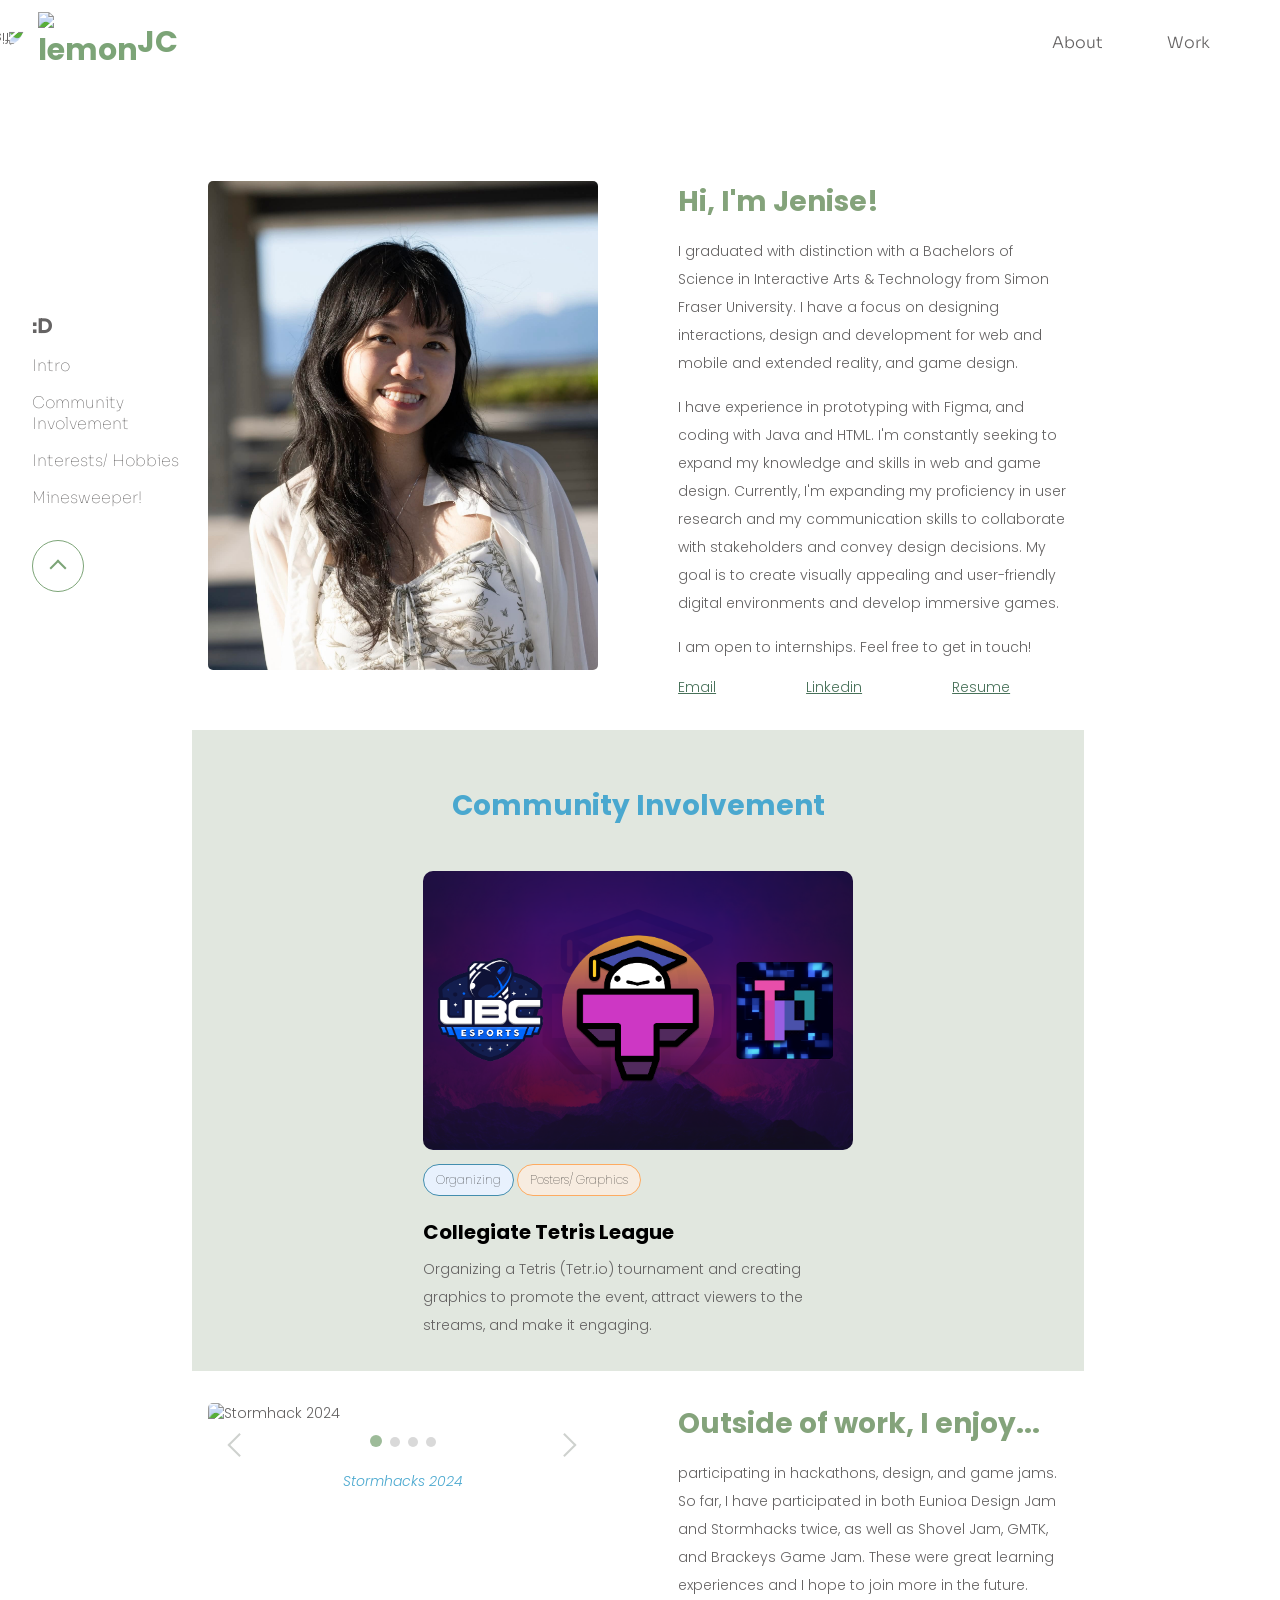
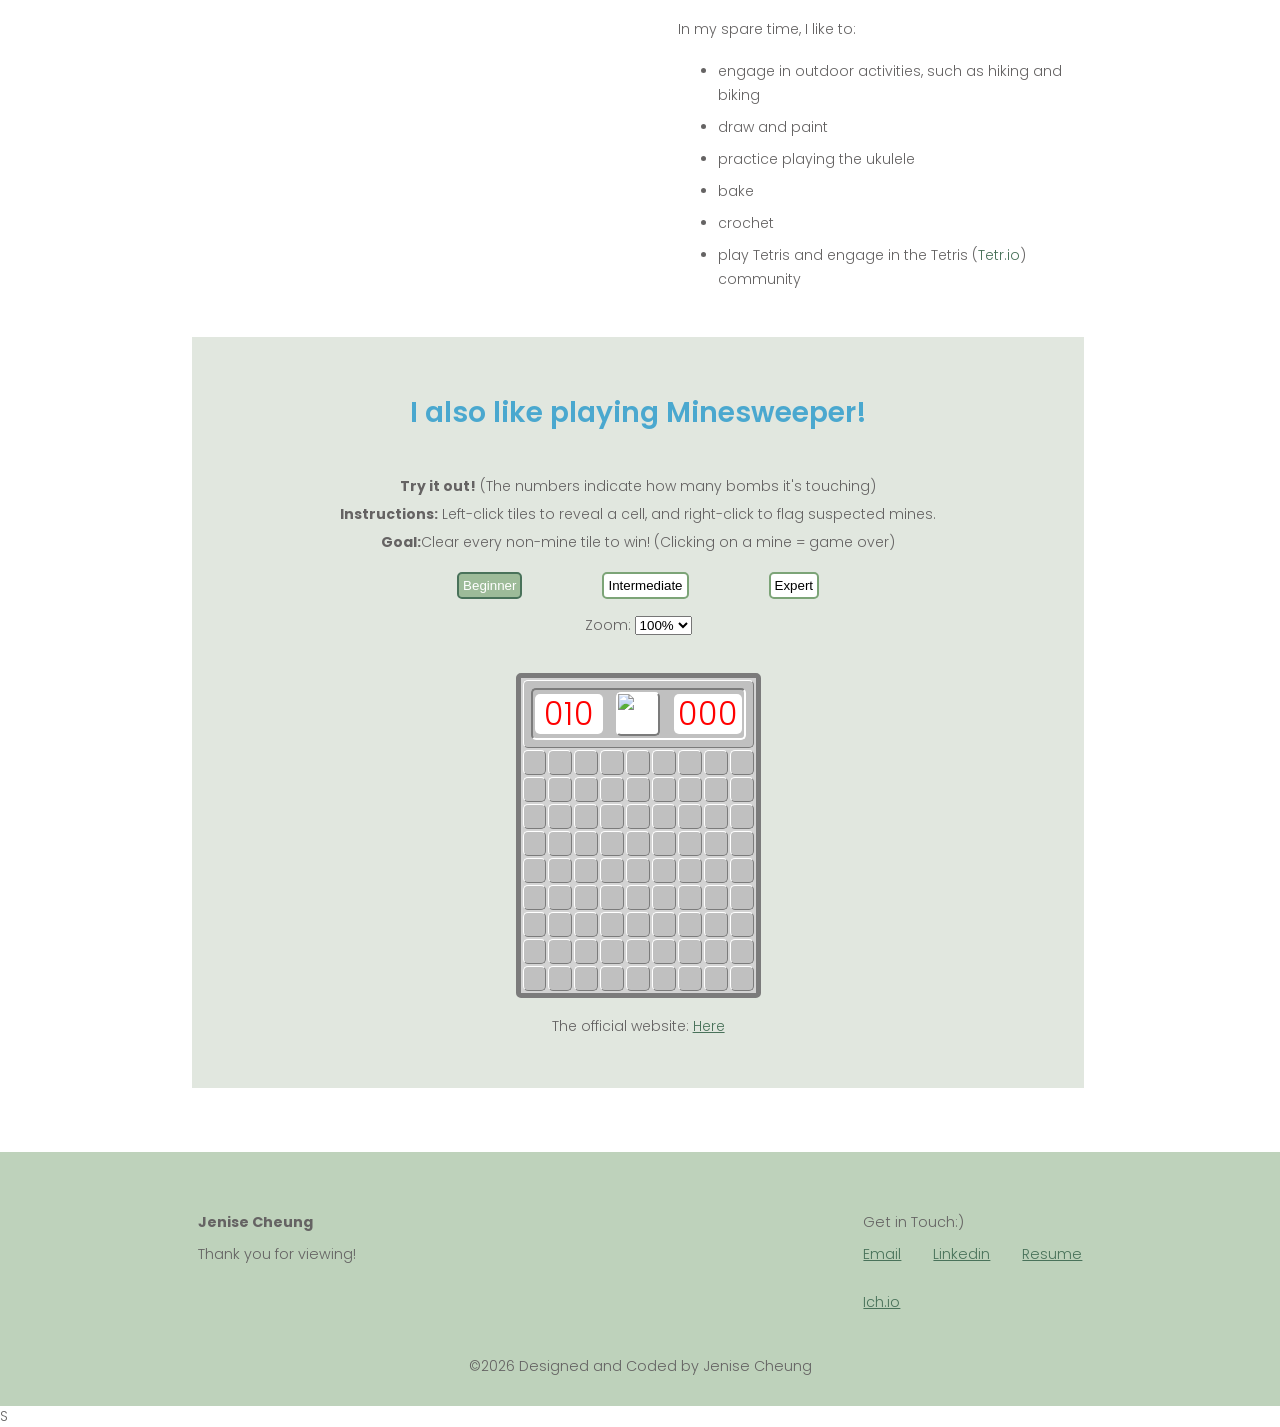
==== commit 8532ff78: "Updated background colour for CTL page" ====
--- a/about.html
+++ b/about.html
@@ -124,10 +124,7 @@
             <div class="side">
               <h2 class="process colour"><b>Hi, I'm Jenise!</b></h2>
               <p>
-                I'm currently pursuing a Diploma in Graphic Design and Interactive Media at British Columbia Institute of Technology.
-              </p>
-              <p>
-                 I also hold a Bachelors of Science in Interactive Arts & Technology from Simon Fraser University, with a focus on designing interactions, design and development for web and mobile and extended reality, and game design.
+                 I graduated with distinction with a Bachelors of Science in Interactive Arts & Technology from Simon Fraser University. I have a focus on designing interactions, design and development for web and mobile and extended reality, and game design.
               </p>
               </p>
               <p>
--- a/css/main.css
+++ b/css/main.css
@@ -1397,9 +1397,16 @@
   object-fit: contain;
 }
 
+.fitted {
+  width: 100%;
+  height: 100%;
+  border-radius: 5px;
+}
+
 .fitted img {
   width: 100%;
   height: 100%;
+  object-fit: contain;
 }
 
 .spacing{
@@ -2473,6 +2480,10 @@
     bottom: 7rem; 
   }
 
+  #image-zoom {
+  display: none;
+  }
+
   /*Bottom Navigation*/
 
   .mobile-bottom-nav{
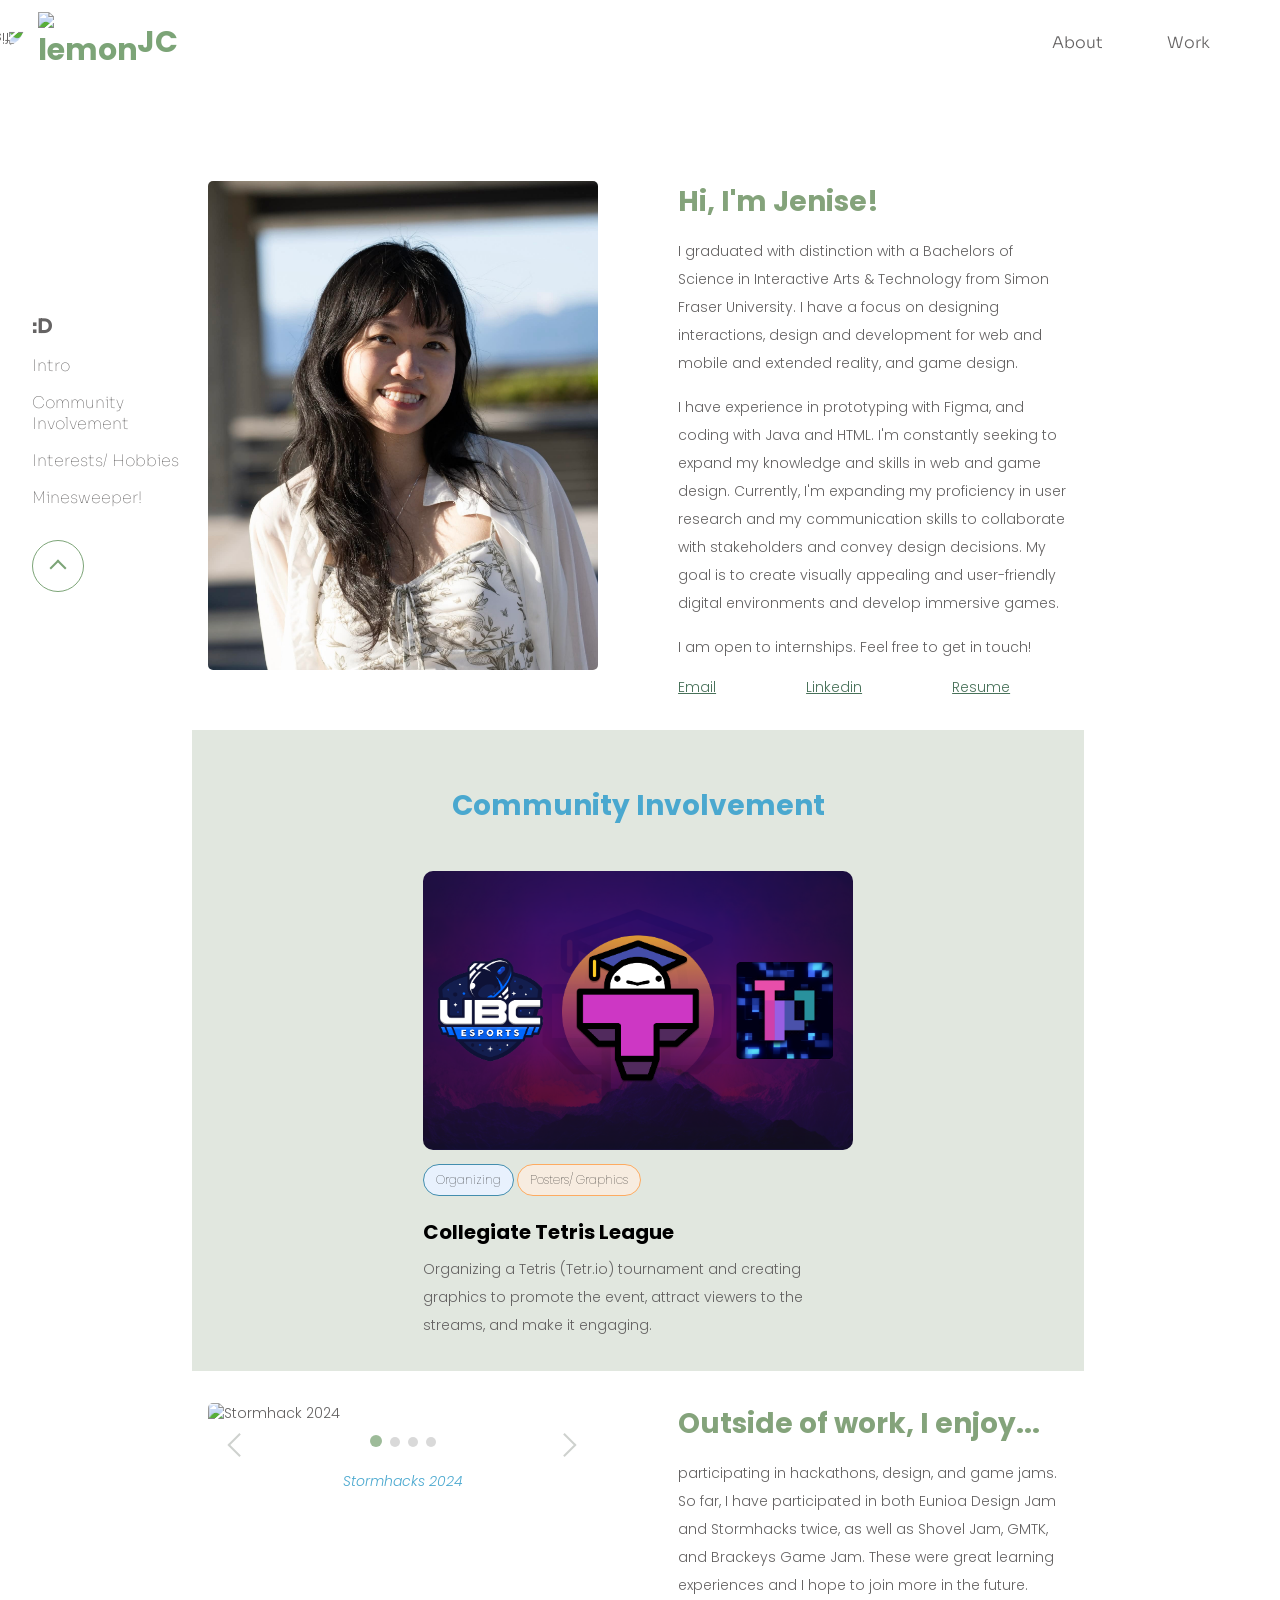
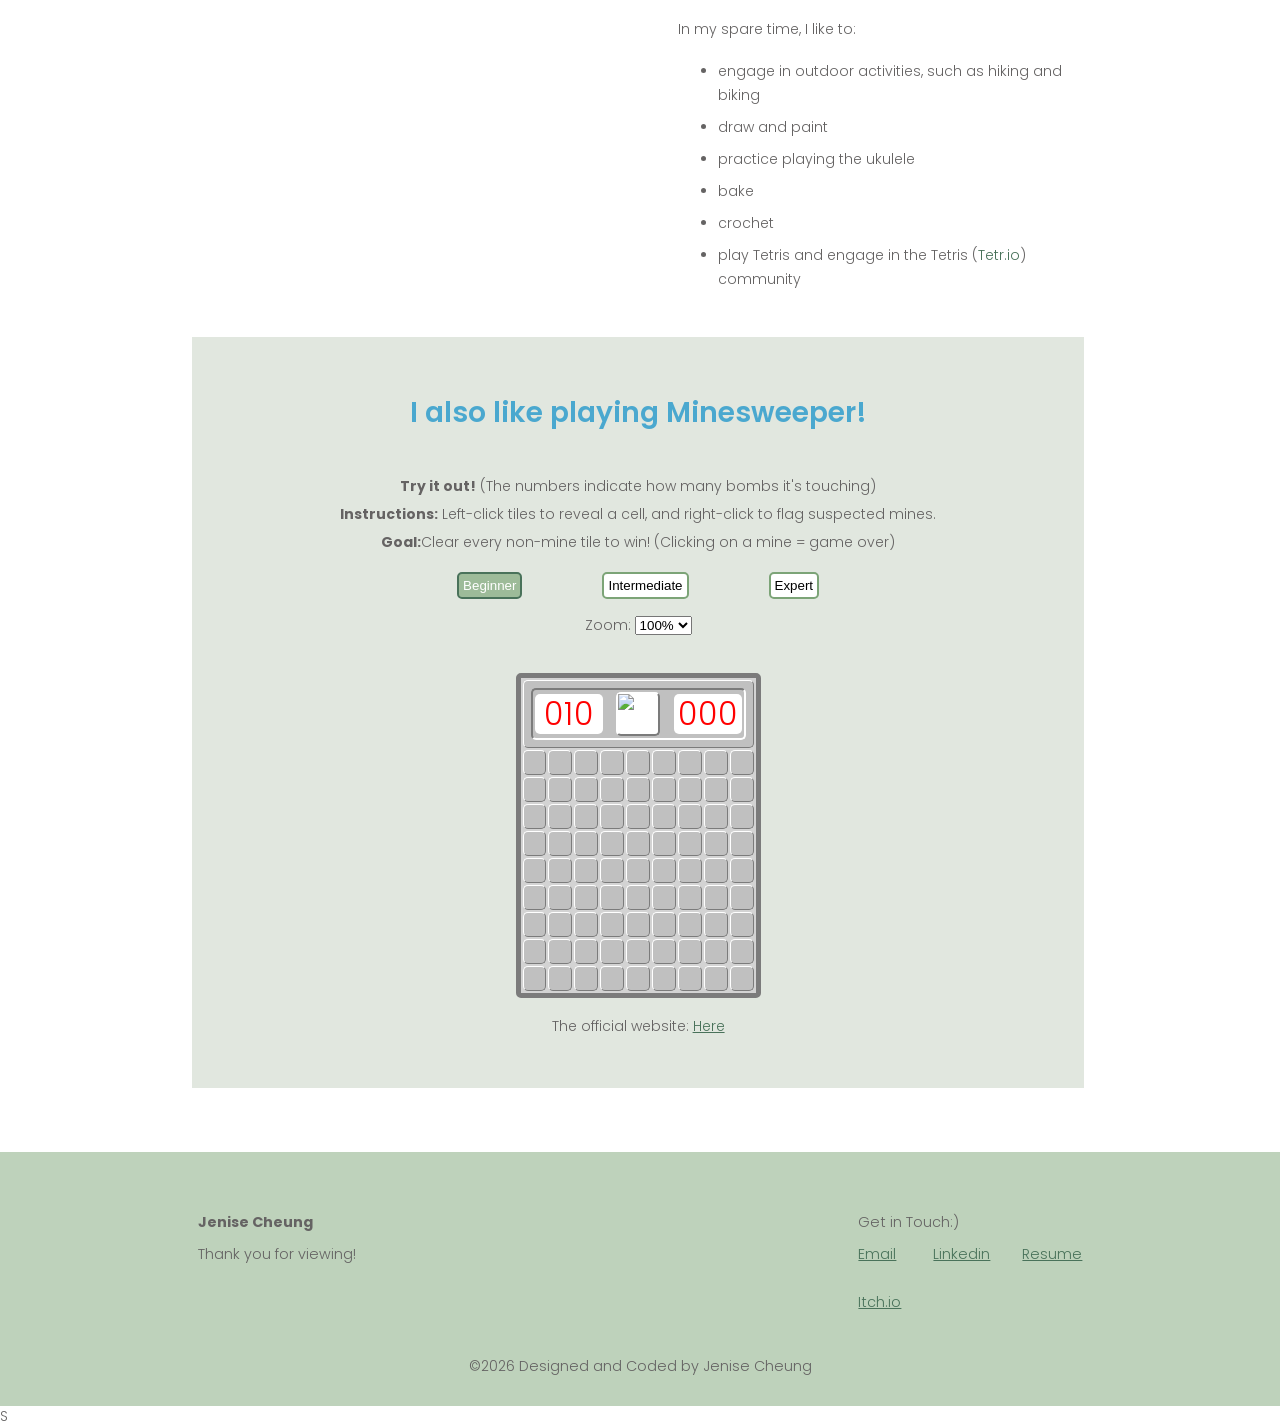
==== commit 69ad77aa: "Updated formatting" ====
--- a/about.html
+++ b/about.html
@@ -270,7 +270,7 @@
             <a href="mailto:Jenise_c@hotmail.com">Email</a>
             <a target="_blank" href="https://www.linkedin.com/in/jenise-cheung-0a1588214/">Linkedin</a>
             <a target="_blank" href="https://www.figma.com/proto/ehGcPxeyEmJugYj4n8U25j/Resume?node-id=1-2&viewport=217%2C80%2C0.71&t=53zhXlpcugvblkeM-1&scaling=min-zoom&content-scaling=fixed&page-id=0%3A1">Resume</a>
-            <a target="_blank" href="https://mangoulemon.itch.io/">Ich.io</a>
+            <a target="_blank" href="https://mangoulemon.itch.io/">Itch.io</a>
           </div>
         </div>
       </div>
--- a/css/main.css
+++ b/css/main.css
@@ -1224,10 +1224,6 @@
   width:100%;
 }
 
-.group{
-  text-align: center;
-}
-
 .group h2{
   font-family: "Poppins", sans-serif;
   font-weight: bold;
@@ -1237,47 +1233,47 @@
 }
 
 .project-description-2{
-  text-align: center;
   display: grid;
   grid-auto-flow: column;   
   grid-template-rows: repeat(2, auto); 
-  gap: 1rem;                   
+  row-gap: 4px;
+  column-gap: 2rem;
   height: fit-content;  
 }
 
 .project-description-3s{
-  text-align: center;
   display: grid;
   grid-auto-flow: column;   
-  grid-template-rows: repeat(3, auto); 
-  gap: 1rem;                   
+  grid-template-rows: repeat(3, auto);  
+  row-gap: 4px;
+  column-gap: 2rem;     
   height: fit-content;  
 }
 
 .project-description-3{
-  text-align: center;
   display: grid;
   grid-auto-flow: column;   
-  grid-template-rows: repeat(3, auto); 
-  gap: 1rem;                   
+  grid-template-rows: repeat(3, auto);    
+  row-gap: 4px;
+  column-gap: 2rem;      
   height: fit-content;  
 }
 
 .project-description-4{
-  text-align: center;
   display: grid;
   grid-auto-flow: column;       
   grid-template-rows: repeat(4, auto);
-  gap: 1rem;              
+  row-gap: 4px;
+  column-gap: 2rem;     
   height: fit-content;    
 }
 
 .project-description-6{
-  text-align: center;
   display: grid;
   grid-auto-flow: column;       
   grid-template-rows: repeat(4, auto);
-  gap: 1rem;              
+  row-gap: 4px;
+  column-gap: 2rem;           
   height: fit-content;    
 }
 
